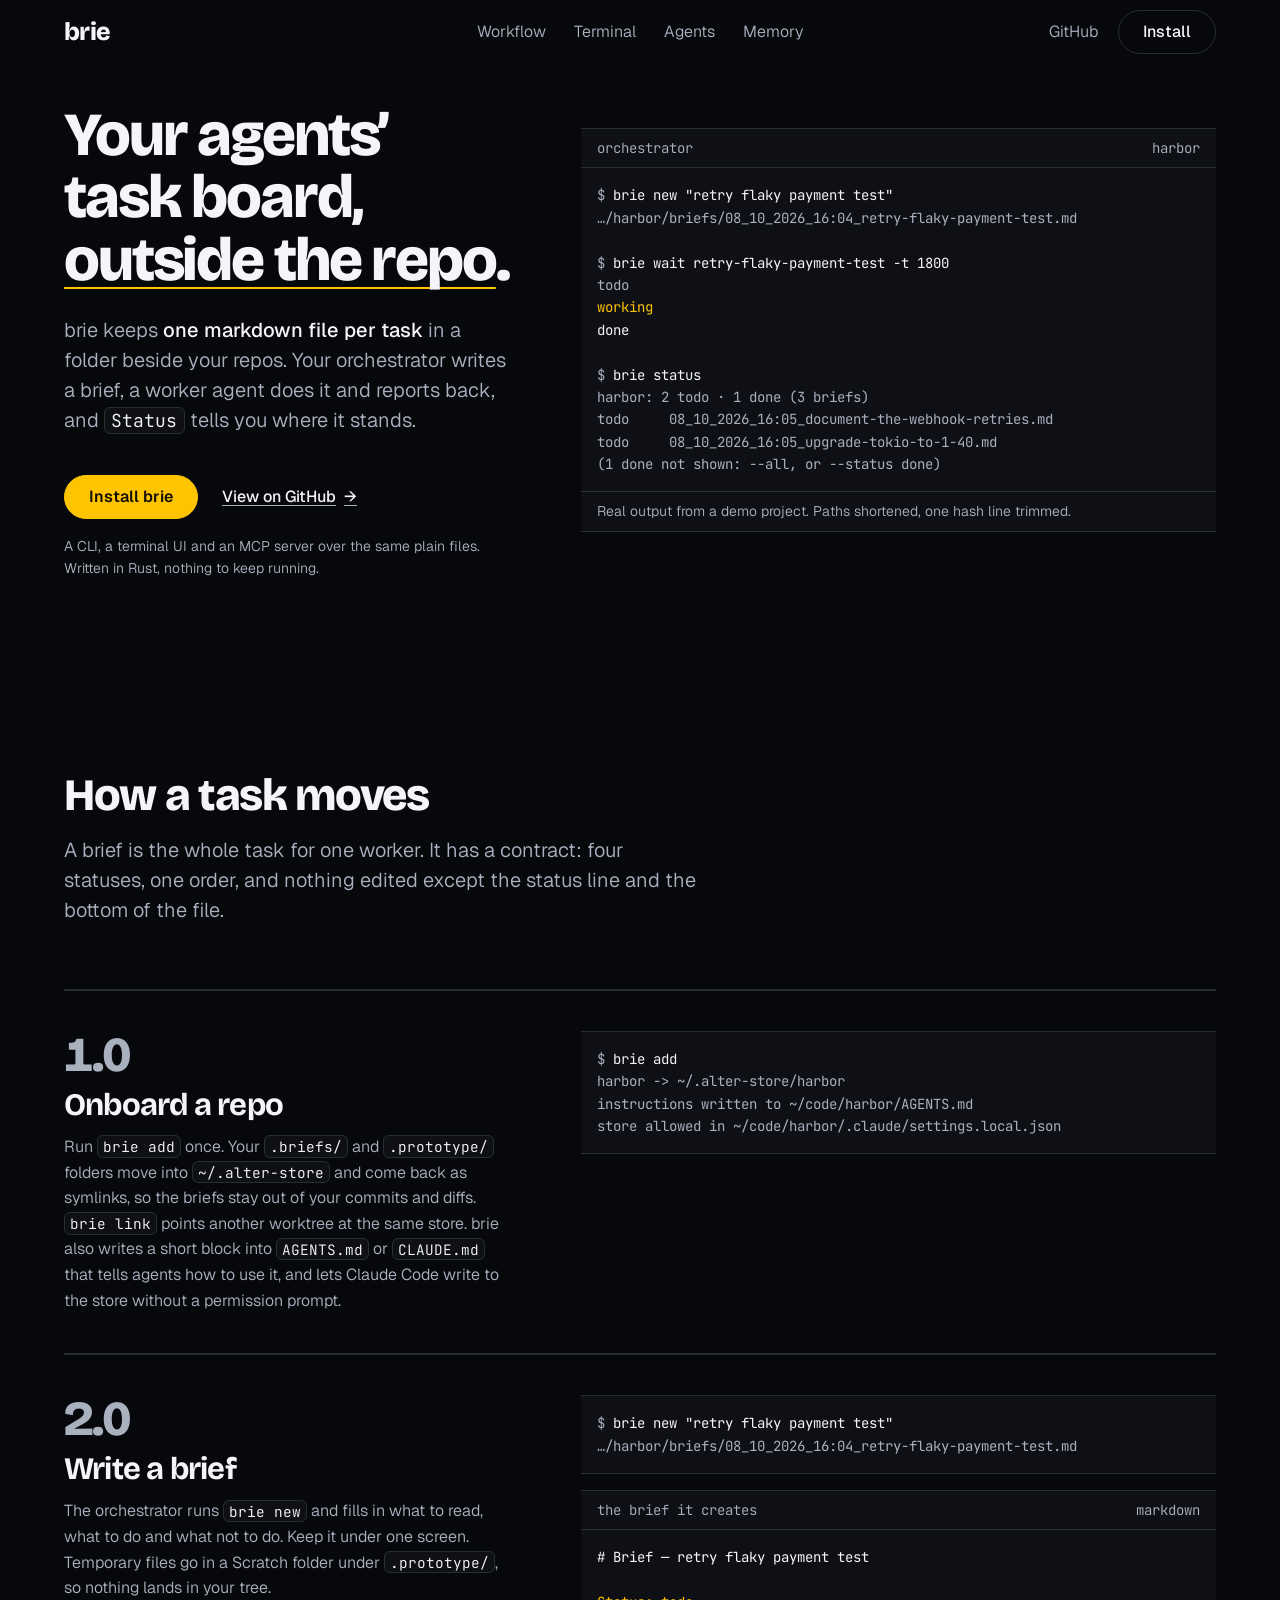
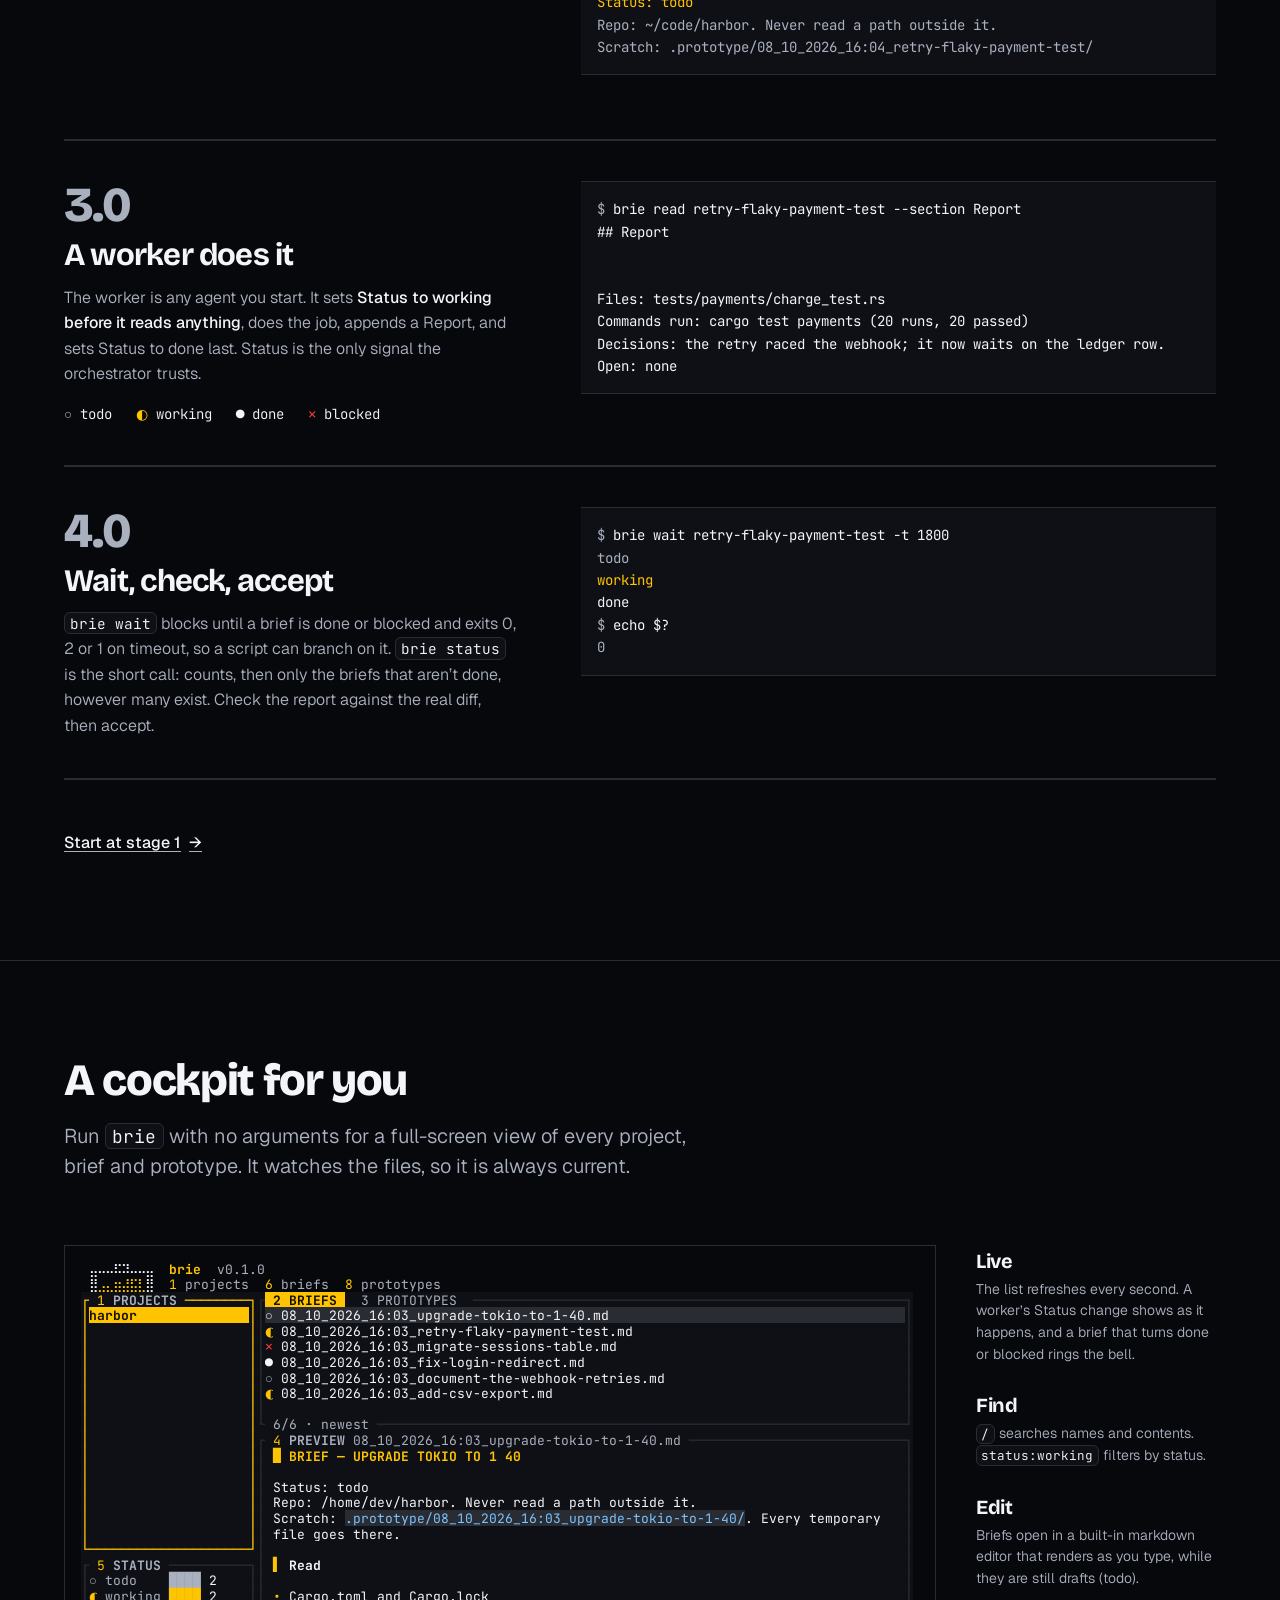
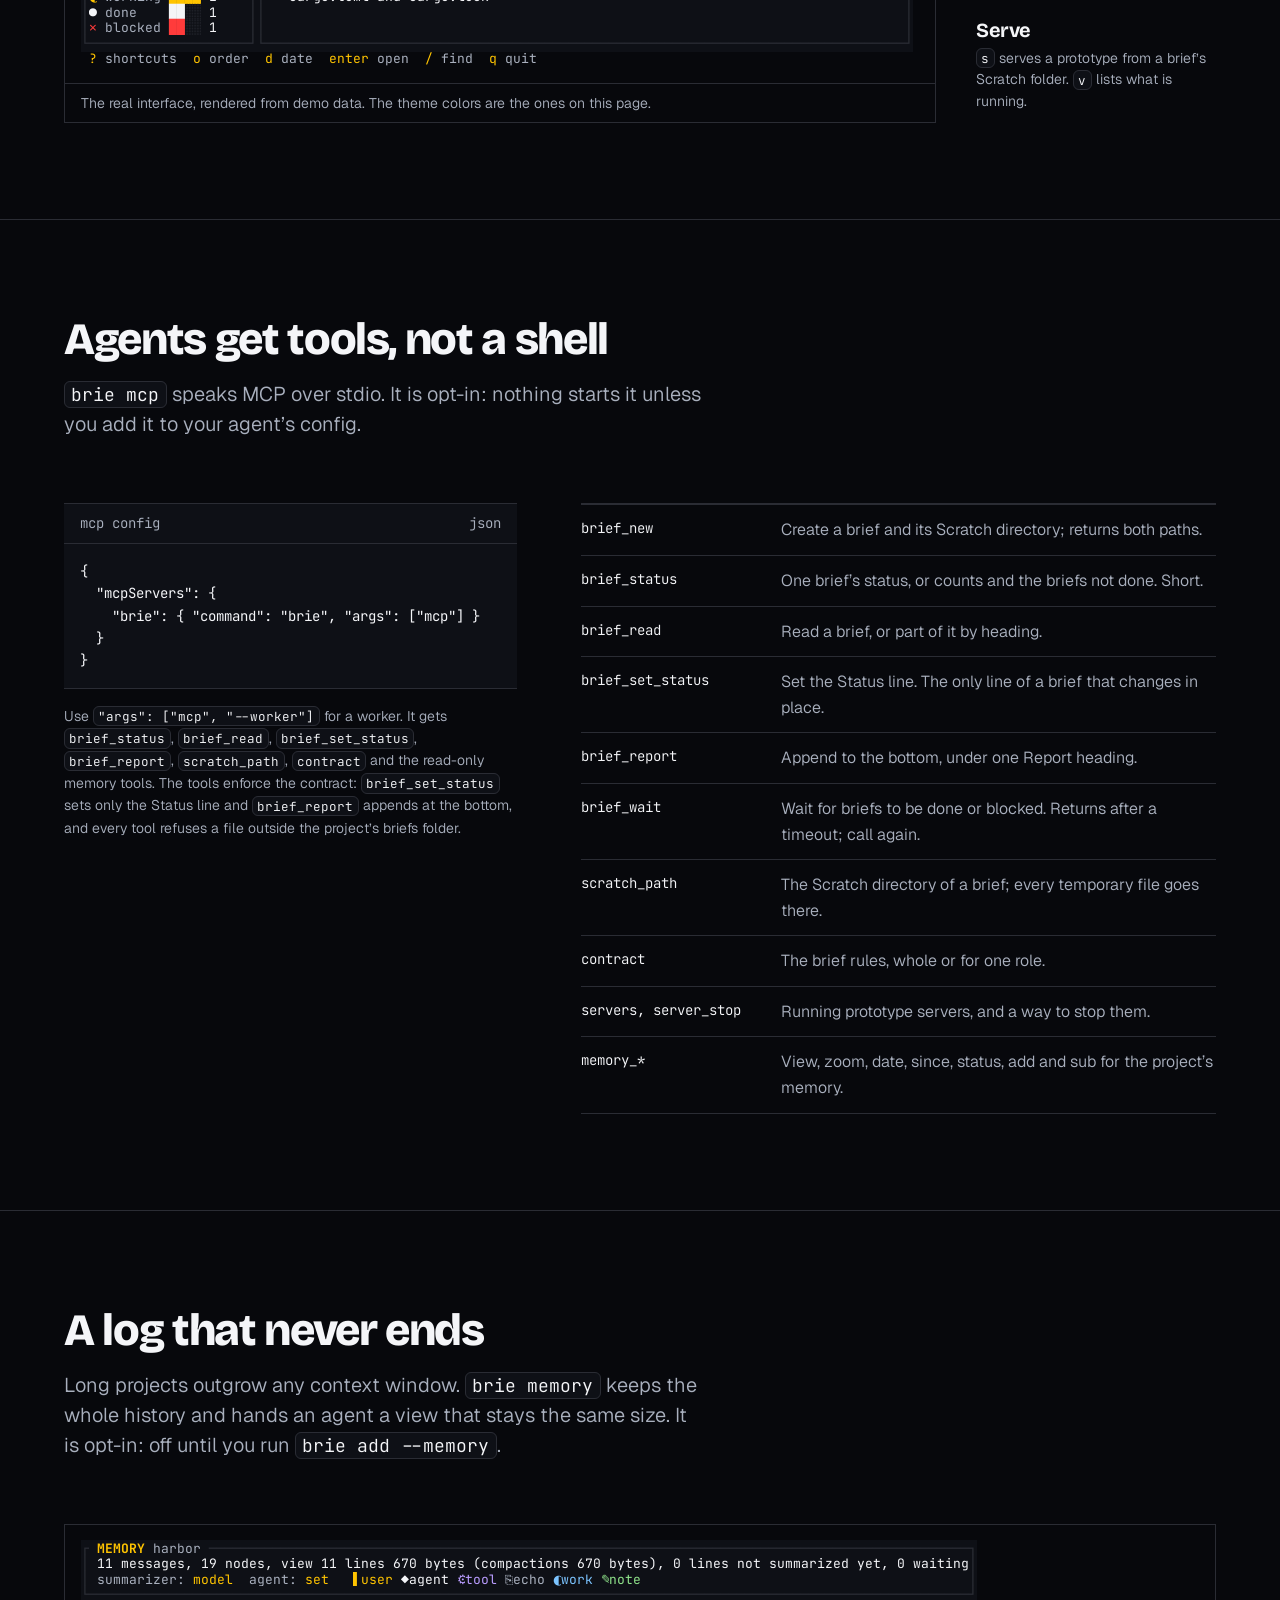
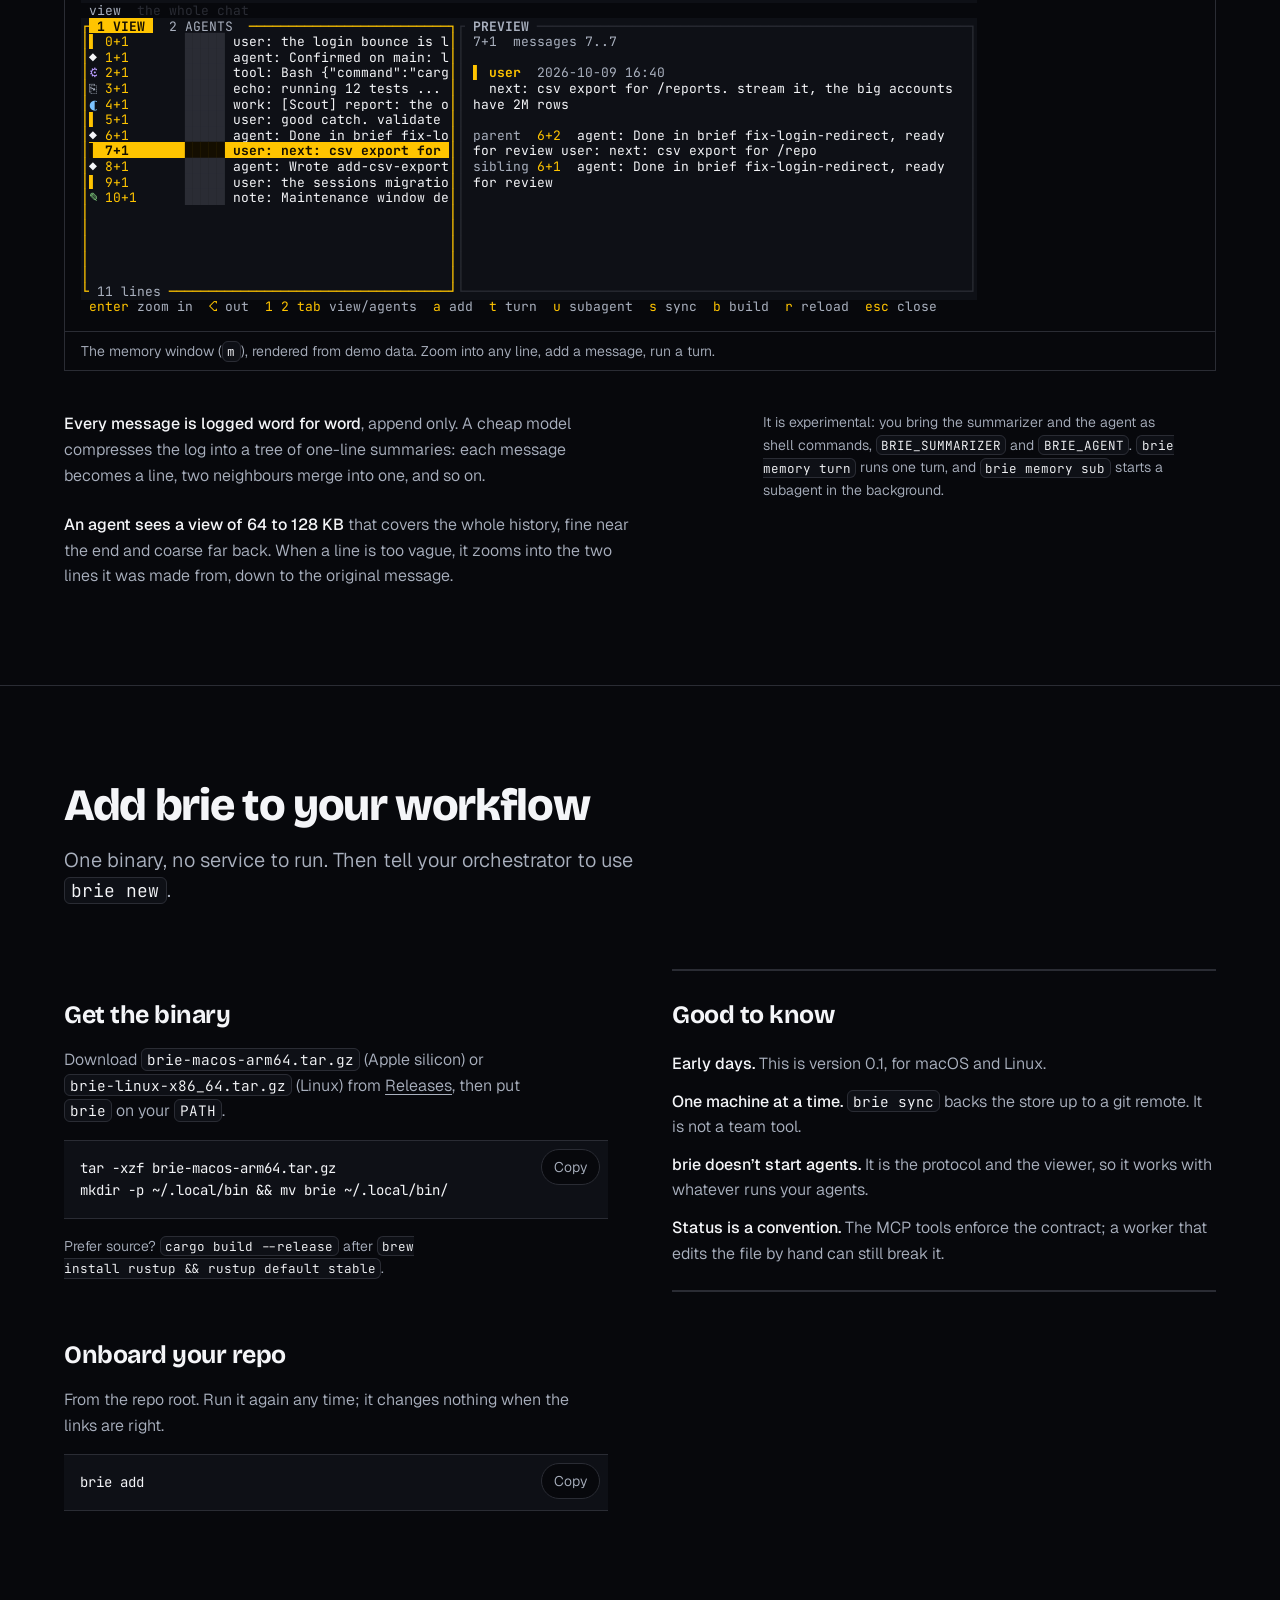
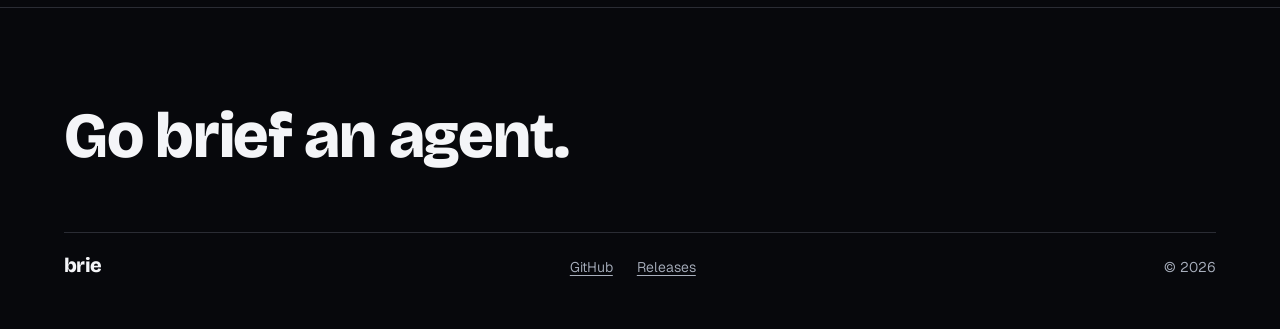
==== docs/index.html @ 551666f4 "Add brie 0.1.0 TUI for briefs and prototypes: list, preview, status, editor, memory window, servers " ====
<!doctype html>
<!--
  Hallmark · genre: modern-minimal · macrostructure: Narrative Workflow · theme: custom
  See tokens.css for the full stamp. The two screenshots are real renders of brie's own TUI (demo data).
-->
<html lang="en">
<head>
  <meta charset="utf-8">
  <meta name="viewport" content="width=device-width, initial-scale=1, viewport-fit=cover">
  <title>brie — task briefs for your coding agents</title>
  <meta name="description" content="brie keeps one markdown file per task outside your repo. An orchestrator writes a brief, a worker agent does it, and Status tells you where it stands. CLI, terminal UI and MCP server.">
  <meta name="theme-color" content="#07080c">
  <meta name="color-scheme" content="dark">
  <meta property="og:type" content="website">
  <meta property="og:title" content="brie — your agents’ task board, outside the repo">
  <meta property="og:description" content="One markdown file per task, kept beside your repos. A CLI, a terminal UI and an MCP server share the same plain files.">
  <link rel="icon" href="favicon.svg" type="image/svg+xml">
  <link rel="preconnect" href="https://fonts.googleapis.com">
  <link rel="preconnect" href="https://fonts.gstatic.com" crossorigin>
  <link rel="stylesheet" href="https://fonts.googleapis.com/css2?family=Bricolage+Grotesque:opsz,wght@12..96,500..800&amp;family=Geist:wght@300..700&amp;family=JetBrains+Mono:wght@400..700&amp;display=swap">
  <link rel="stylesheet" href="tokens.css">
  <link rel="stylesheet" href="site.css">
</head>
<body>
  <a class="skip" href="#main">Skip to content</a>

  <header class="nav">
    <div class="nav__inner">
      <a class="nav__brand" href="#top" aria-label="brie, back to the top">brie</a>
      <nav class="nav__center" aria-label="Sections">
        <a class="nav__link" href="#workflow">Workflow</a>
        <a class="nav__link" href="#terminal">Terminal</a>
        <a class="nav__link" href="#agents">Agents</a>
        <a class="nav__link" href="#memory">Memory</a>
      </nav>
      <div class="nav__right">
        <a class="nav__link nav__link--github" href="https://github.com/AlterRegalia/brie">GitHub</a>
        <a class="btn" href="#install">Install</a>
      </div>
    </div>
  </header>

  <main id="main">
    <div class="wrap" id="top">
      <section class="hero" aria-labelledby="hero-title">
        <div>
          <h1 id="hero-title" class="reveal" style="--i: 0">Your agents’ task board, <span class="mark">outside the repo</span>.</h1>
          <p class="hero__lede reveal" style="--i: 1">brie keeps <strong>one markdown file per task</strong> in a folder beside your repos. Your orchestrator writes a brief, a worker agent does it and reports back, and <code>Status</code> tells you where it stands.</p>
          <div class="hero__cta reveal" style="--i: 2">
            <a class="btn btn--accent" href="#install">Install brie</a>
            <a class="link-arrow" href="https://github.com/AlterRegalia/brie">View on GitHub</a>
          </div>
          <p class="hero__note reveal" style="--i: 3">A CLI, a terminal UI and an MCP server over the same plain files. Written in Rust, nothing to keep running.</p>
        </div>

        <figure class="frame hero__proof reveal" style="--i: 2">
          <div class="frame__label"><span>orchestrator</span><span>harbor</span></div>
<pre tabindex="0" aria-label="Terminal transcript: brie new creates a brief, brie wait prints todo, working, done as the status changes, and brie status lists the open briefs."><span class="t-prompt">$ </span><span class="t-cmd">brie new "retry flaky payment test"</span>
<span class="t-out">…/harbor/briefs/08_10_2026_16:04_retry-flaky-payment-test.md</span>

<span class="t-prompt">$ </span><span class="t-cmd">brie wait retry-flaky-payment-test -t 1800</span>
<span class="t-out">todo</span>
<span class="t-work">working</span>
<span class="t-done">done</span>

<span class="t-prompt">$ </span><span class="t-cmd">brie status</span>
<span class="t-out">harbor: 2 todo · 1 done (3 briefs)
todo     08_10_2026_16:05_document-the-webhook-retries.md
todo     08_10_2026_16:05_upgrade-tokio-to-1-40.md
(1 done not shown: --all, or --status done)</span></pre>
          <figcaption class="cap">Real output from a demo project. Paths shortened, one hash line trimmed.</figcaption>
        </figure>
      </section>
    </div>

    <section class="section" id="workflow" aria-labelledby="workflow-title">
      <div class="wrap">
        <div class="section__head">
          <h2 id="workflow-title">How a task moves</h2>
          <p class="section__lede">A brief is the whole task for one worker. It has a contract: four statuses, one order, and nothing edited except the status line and the bottom of the file.</p>
        </div>

        <ol class="stages">
          <li class="stage">
            <div>
              <div class="stage__n" aria-hidden="true">1.0</div>
              <h3>Onboard a repo</h3>
              <p>Run <code>brie add</code> once. Your <code>.briefs/</code> and <code>.prototype/</code> folders move into <code>~/.alter-store</code> and come back as symlinks, so the briefs stay out of your commits and diffs. <code>brie link</code> points another worktree at the same store. brie also writes a short block into <code>AGENTS.md</code> or <code>CLAUDE.md</code> that tells agents how to use it, and lets Claude Code write to the store without a permission prompt.</p>
            </div>
            <div class="stage__code">
              <figure class="frame">
<pre tabindex="0" aria-label="Terminal transcript of brie add."><span class="t-prompt">$ </span><span class="t-cmd">brie add</span>
<span class="t-out">harbor -&gt; ~/.alter-store/harbor
instructions written to ~/code/harbor/AGENTS.md
store allowed in ~/code/harbor/.claude/settings.local.json</span></pre>
              </figure>
            </div>
          </li>

          <li class="stage">
            <div>
              <div class="stage__n" aria-hidden="true">2.0</div>
              <h3>Write a brief</h3>
              <p>The orchestrator runs <code>brie new</code> and fills in what to read, what to do and what not to do. Keep it under one screen. Temporary files go in a Scratch folder under <code>.prototype/</code>, so nothing lands in your tree.</p>
            </div>
            <div class="stage__code">
              <figure class="frame">
<pre tabindex="0" aria-label="Terminal transcript of brie new, then the start of the brief it creates."><span class="t-prompt">$ </span><span class="t-cmd">brie new "retry flaky payment test"</span>
<span class="t-out">…/harbor/briefs/08_10_2026_16:04_retry-flaky-payment-test.md</span></pre>
              </figure>
              <figure class="frame">
                <div class="frame__label"><span>the brief it creates</span><span>markdown</span></div>
<pre tabindex="0" aria-label="The brief template: title, Status todo, Repo, Scratch, and nothing else: no sections."><span class="t-cmd"># Brief — retry flaky payment test</span>

<span class="t-work">Status: todo</span>
<span class="t-out">Repo: ~/code/harbor. Never read a path outside it.
Scratch: .prototype/08_10_2026_16:04_retry-flaky-payment-test/</span></pre>
              </figure>
            </div>
          </li>

          <li class="stage">
            <div>
              <div class="stage__n" aria-hidden="true">3.0</div>
              <h3>A worker does it</h3>
              <p>The worker is any agent you start. It sets <strong>Status to working before it reads anything</strong>, does the job, appends a Report, and sets Status to done last. Status is the only signal the orchestrator trusts.</p>
              <ul class="status-key" aria-label="The four statuses">
                <li><span class="t-out">○</span> todo</li>
                <li><span class="t-work">◐</span> working</li>
                <li><span class="t-done">●</span> done</li>
                <li><span class="t-bad">✕</span> blocked</li>
              </ul>
            </div>
            <div class="stage__code">
              <figure class="frame">
<pre tabindex="0" aria-label="Terminal transcript of brie read showing the Report section a worker appended."><span class="t-prompt">$ </span><span class="t-cmd">brie read retry-flaky-payment-test --section Report</span>
<span class="t-cmd">## Report</span>


Files: tests/payments/charge_test.rs
Commands run: cargo test payments (20 runs, 20 passed)
Decisions: the retry raced the webhook; it now waits on the ledger row.
Open: none</pre>
              </figure>
            </div>
          </li>

          <li class="stage">
            <div>
              <div class="stage__n" aria-hidden="true">4.0</div>
              <h3>Wait, check, accept</h3>
              <p><code>brie wait</code> blocks until a brief is done or blocked and exits 0, 2 or 1 on timeout, so a script can branch on it. <code>brie status</code> is the short call: counts, then only the briefs that aren’t done, however many exist. Check the report against the real diff, then accept.</p>
            </div>
            <div class="stage__code">
              <figure class="frame">
<pre tabindex="0" aria-label="Terminal transcript of brie wait printing todo, working, done, then the exit code 0."><span class="t-prompt">$ </span><span class="t-cmd">brie wait retry-flaky-payment-test -t 1800</span>
<span class="t-out">todo</span>
<span class="t-work">working</span>
<span class="t-done">done</span>
<span class="t-prompt">$ </span><span class="t-cmd">echo $?</span>
<span class="t-out">0</span></pre>
              </figure>
            </div>
          </li>
        </ol>

        <p class="stages__end"><a class="link-arrow" href="#install">Start at stage 1</a></p>
      </div>
    </section>

    <section class="terminal" id="terminal" aria-labelledby="terminal-title">
      <div class="wrap">
        <div class="section__head">
          <h2 id="terminal-title">A cockpit for you</h2>
          <p class="section__lede">Run <code>brie</code> with no arguments for a full-screen view of every project, brief and prototype. It watches the files, so it is always current.</p>
        </div>

        <div class="terminal__grid">
          <figure class="shot">
<pre role="img" tabindex="0" aria-label="The brie terminal UI for the harbor project. A list of six briefs with status marks: one blocked, two working, two todo and one done. Below it a preview of the selected brief, and a status panel with counts for each status. A header above shows the version and the project, brief and prototype counts."> <span class="g">⣤</span><span class="g">⠤</span><span class="g">⠤</span><span class="g">⠯</span><span class="g">⠽</span><span class="g">⠤</span><span class="g">⠤</span><span class="g">⣤</span>  <span class="f-accent bold">brie</span><span class="f-muted">  v0.1.0</span>                                                                                 
 <span class="g">⣿</span><span class="f-accent"><span class="g">⣠</span><span class="g">⣄</span><span class="g">⣶</span><span class="g">⣼</span><span class="g">⣯</span><span class="g">⣇</span></span><span class="g">⣿</span>  <span class="f-accent">1</span><span class="f-muted"> projects  </span><span class="f-accent">6</span><span class="f-muted"> briefs  </span><span class="f-accent">8</span><span class="f-muted"> prototypes</span>                                                           
<span class="f-accent b-surface">┌ 1 </span><span class="f-muted b-surface bold">PROJECTS </span><span class="f-accent b-surface">────────┐</span><span class="f-line b-surface">┌</span><span class="f-ink b-accent bold"> 2 BRIEFS </span><span class="f-line b-surface"> </span><span class="f-muted b-surface"> 3 PROTOTYPES </span><span class="f-line b-surface"> ──────────────────────────────────────────────────────┐</span>
<span class="f-accent b-surface">│</span><span class="f-ink b-accent bold">harbor              </span><span class="f-accent b-surface">│</span><span class="f-line b-surface">│</span><span class="b-line"><span class="g">○</span> 08_10_2026_16:03_upgrade-tokio-to-1-40.md                                     </span><span class="f-line b-surface">│</span>
<span class="f-accent b-surface">│</span><span class="b-surface">                    </span><span class="f-accent b-surface">│</span><span class="f-line b-surface">│</span><span class="f-accent b-surface"><span class="g">◐</span> </span><span class="b-surface">08_10_2026_16:03_retry-flaky-payment-test.md                                  </span><span class="f-line b-surface">│</span>
<span class="f-accent b-surface">│</span><span class="b-surface">                    </span><span class="f-accent b-surface">│</span><span class="f-line b-surface">│</span><span class="f-bad b-surface"><span class="g">✕</span> </span><span class="b-surface">08_10_2026_16:03_migrate-sessions-table.md                                    </span><span class="f-line b-surface">│</span>
<span class="f-accent b-surface">│</span><span class="b-surface">                    </span><span class="f-accent b-surface">│</span><span class="f-line b-surface">│</span><span class="b-surface"><span class="g">●</span> 08_10_2026_16:03_fix-login-redirect.md                                        </span><span class="f-line b-surface">│</span>
<span class="f-accent b-surface">│</span><span class="b-surface">                    </span><span class="f-accent b-surface">│</span><span class="f-line b-surface">│</span><span class="f-muted b-surface"><span class="g">○</span> </span><span class="b-surface">08_10_2026_16:03_document-the-webhook-retries.md                              </span><span class="f-line b-surface">│</span>
<span class="f-accent b-surface">│</span><span class="b-surface">                    </span><span class="f-accent b-surface">│</span><span class="f-line b-surface">│</span><span class="f-accent b-surface"><span class="g">◐</span> </span><span class="b-surface">08_10_2026_16:03_add-csv-export.md                                            </span><span class="f-line b-surface">│</span>
<span class="f-accent b-surface">│</span><span class="b-surface">                    </span><span class="f-accent b-surface">│</span><span class="f-line b-surface">│</span><span class="b-surface">                                                                                </span><span class="f-line b-surface">│</span>
<span class="f-accent b-surface">│</span><span class="b-surface">                    </span><span class="f-accent b-surface">│</span><span class="f-line b-surface">└</span><span class="f-muted b-surface"> 6/6 · newest </span><span class="f-line b-surface">──────────────────────────────────────────────────────────────────┘</span>
<span class="f-accent b-surface">│</span><span class="b-surface">                    </span><span class="f-accent b-surface">│</span><span class="f-line b-surface">┌</span><span class="f-accent b-surface"> 4 </span><span class="f-muted b-surface bold">PREVIEW </span><span class="f-muted b-surface">08_10_2026_16:03_upgrade-tokio-to-1-40.md </span><span class="f-line b-surface">───────────────────────────┐</span>
<span class="f-accent b-surface">│</span><span class="b-surface">                    </span><span class="f-accent b-surface">│</span><span class="f-line b-surface">│</span><span class="b-surface"> </span><span class="f-accent b-surface">█ </span><span class="f-accent b-surface bold">BRIEF — UPGRADE TOKIO TO 1 40</span><span class="b-surface">                                                </span><span class="f-line b-surface">│</span>
<span class="f-accent b-surface">│</span><span class="b-surface">                    </span><span class="f-accent b-surface">│</span><span class="f-line b-surface">│</span><span class="b-surface">                                                                                </span><span class="f-line b-surface">│</span>
<span class="f-accent b-surface">│</span><span class="b-surface">                    </span><span class="f-accent b-surface">│</span><span class="f-line b-surface">│</span><span class="b-surface"> Status: todo                                                                   </span><span class="f-line b-surface">│</span>
<span class="f-accent b-surface">│</span><span class="b-surface">                    </span><span class="f-accent b-surface">│</span><span class="f-line b-surface">│</span><span class="b-surface"> Repo: /home/dev/harbor. Never read a path outside it.                          </span><span class="f-line b-surface">│</span>
<span class="f-accent b-surface">│</span><span class="b-surface">                    </span><span class="f-accent b-surface">│</span><span class="f-line b-surface">│</span><span class="b-surface"> Scratch: </span><span class="f-info b-line">.prototype/08_10_2026_16:03_upgrade-tokio-to-1-40/</span><span class="b-surface">. Every temporary   </span><span class="f-line b-surface">│</span>
<span class="f-accent b-surface">│</span><span class="b-surface">                    </span><span class="f-accent b-surface">│</span><span class="f-line b-surface">│</span><span class="b-surface"> file goes there.                                                               </span><span class="f-line b-surface">│</span>
<span class="f-accent b-surface">└────────────────────┘</span><span class="f-line b-surface">│</span><span class="b-surface">                                                                                </span><span class="f-line b-surface">│</span>
<span class="f-line b-surface">┌</span><span class="f-accent b-surface"> 5 </span><span class="f-muted b-surface bold">STATUS </span><span class="f-line b-surface">──────────┐│</span><span class="b-surface"> </span><span class="f-accent b-surface">▌ </span><span class="b-surface bold">Read</span><span class="b-surface">                                                                         </span><span class="f-line b-surface">│</span>
<span class="f-line b-surface">│</span><span class="f-muted b-surface"><span class="g">○</span> todo    ████</span><span class="b-surface"> 2    </span><span class="f-line b-surface">││</span><span class="b-surface">                                                                                </span><span class="f-line b-surface">│</span>
<span class="f-line b-surface">│</span><span class="f-accent b-surface"><span class="g">◐</span> </span><span class="f-muted b-surface">working </span><span class="f-accent b-surface">████</span><span class="b-surface"> 2    </span><span class="f-line b-surface">││</span><span class="b-surface"> </span><span class="f-accent b-surface">• </span><span class="b-surface">Cargo.toml and Cargo.lock                                                    </span><span class="f-line b-surface">│</span>
<span class="f-line b-surface">│</span><span class="b-surface"><span class="g">●</span> </span><span class="f-muted b-surface">done    </span><span class="b-surface">██</span><span class="f-line b-surface">░░</span><span class="b-surface"> 1    </span><span class="f-line b-surface">││</span><span class="b-surface">                                                                                </span><span class="f-line b-surface">│</span>
<span class="f-line b-surface">│</span><span class="f-bad b-surface"><span class="g">✕</span> </span><span class="f-muted b-surface">blocked </span><span class="f-bad b-surface">██</span><span class="f-line b-surface">░░</span><span class="b-surface"> 1    </span><span class="f-line b-surface">││</span><span class="b-surface">                                                                                </span><span class="f-line b-surface">│</span>
<span class="f-line b-surface">└────────────────────┘└────────────────────────────────────────────────────────────────────────────────┘</span>
 <span class="f-accent">?</span><span class="f-muted"> shortcuts  </span><span class="f-accent">o</span><span class="f-muted"> order  </span><span class="f-accent">d</span><span class="f-muted"> date  </span><span class="f-accent">enter</span><span class="f-muted"> open  </span><span class="f-accent">/</span><span class="f-muted"> find  </span><span class="f-accent">q</span><span class="f-muted"> quit</span>                                               </pre>
            <figcaption>The real interface, rendered from demo data. The theme colors are the ones on this page.</figcaption>
          </figure>

          <dl class="notes">
            <div>
              <dt>Live</dt>
              <dd>The list refreshes every second. A worker’s Status change shows as it happens, and a brief that turns done or blocked rings the bell.</dd>
            </div>
            <div>
              <dt>Find</dt>
              <dd><kbd>/</kbd> searches names and contents. <code>status:working</code> filters by status.</dd>
            </div>
            <div>
              <dt>Edit</dt>
              <dd>Briefs open in a built-in markdown editor that renders as you type, while they are still drafts (todo).</dd>
            </div>
            <div>
              <dt>Serve</dt>
              <dd><kbd>s</kbd> serves a prototype from a brief’s Scratch folder. <kbd>v</kbd> lists what is running.</dd>
            </div>
          </dl>
        </div>
      </div>
    </section>

    <section class="agents" id="agents" aria-labelledby="agents-title">
      <div class="wrap">
        <div class="section__head">
          <h2 id="agents-title">Agents get tools, not a shell</h2>
          <p class="section__lede"><code>brie mcp</code> speaks MCP over stdio. It is opt-in: nothing starts it unless you add it to your agent’s config.</p>
        </div>

        <div class="agents__grid">
          <div>
            <figure class="frame">
              <div class="frame__label"><span>mcp config</span><span>json</span></div>
<pre tabindex="0" aria-label="MCP configuration for brie."><span class="t-cmd">{
  "mcpServers": {
    "brie": { "command": "brie", "args": ["mcp"] }
  }
}</span></pre>
            </figure>
            <p class="fineprint">Use <code>"args": ["mcp", "--worker"]</code> for a worker. It gets <code>brief_status</code>, <code>brief_read</code>, <code>brief_set_status</code>, <code>brief_report</code>, <code>scratch_path</code>, <code>contract</code> and the read-only memory tools. The tools enforce the contract: <code>brief_set_status</code> sets only the Status line and <code>brief_report</code> appends at the bottom, and every tool refuses a file outside the project’s briefs folder.</p>
          </div>

          <dl class="spec">
            <div class="spec__row"><dt>brief_new</dt><dd>Create a brief and its Scratch directory; returns both paths.</dd></div>
            <div class="spec__row"><dt>brief_status</dt><dd>One brief’s status, or counts and the briefs not done. Short.</dd></div>
            <div class="spec__row"><dt>brief_read</dt><dd>Read a brief, or part of it by heading.</dd></div>
            <div class="spec__row"><dt>brief_set_status</dt><dd>Set the Status line. The only line of a brief that changes in place.</dd></div>
            <div class="spec__row"><dt>brief_report</dt><dd>Append to the bottom, under one Report heading.</dd></div>
            <div class="spec__row"><dt>brief_wait</dt><dd>Wait for briefs to be done or blocked. Returns after a timeout; call again.</dd></div>
            <div class="spec__row"><dt>scratch_path</dt><dd>The Scratch directory of a brief; every temporary file goes there.</dd></div>
            <div class="spec__row"><dt>contract</dt><dd>The brief rules, whole or for one role.</dd></div>
            <div class="spec__row"><dt>servers, server_stop</dt><dd>Running prototype servers, and a way to stop them.</dd></div>
            <div class="spec__row"><dt>memory_*</dt><dd>View, zoom, date, since, status, add and sub for the project’s memory.</dd></div>
          </dl>
        </div>
      </div>
    </section>

    <section class="memory" id="memory" aria-labelledby="memory-title">
      <div class="wrap">
        <div class="section__head">
          <h2 id="memory-title">A log that never ends</h2>
          <p class="section__lede">Long projects outgrow any context window. <code>brie memory</code> keeps the whole history and hands an agent a view that stays the same size. It is opt-in: off until you run <code>brie add --memory</code>.</p>
        </div>

        <div class="memory__grid">
          <figure class="shot">
<pre role="img" tabindex="0" aria-label="The brie memory window for the harbor project. A list of eleven messages, each a one-line summary with its kind: user, agent, tool, echo, work and note. A preview pane shows the selected message whole.">
<span class="f-line b-surface">┌</span><span class="f-accent b-surface bold"> MEMORY </span><span class="f-muted b-surface">harbor </span><span class="f-line b-surface">───────────────────────────────────────────────────────────────────────────────────────────────┐</span>
<span class="f-line b-surface">│</span><span class="f-text b-surface"> 11 messages, 19 nodes, view 11 lines 670 bytes (compactions 670 bytes), 0 lines not summarized yet, 0 waiting</span><span class="f-line b-surface">│</span>
<span class="f-line b-surface">│</span><span class="f-muted b-surface"> summarizer: </span><span class="f-accent b-surface">model</span><span class="f-muted b-surface">  agent: </span><span class="f-accent b-surface">set</span><span class="f-text b-surface">   </span><span class="f-accent b-surface"><span class="g">▌</span>user</span><span class="f-text b-surface"> <span class="g">◆</span>agent</span><span class="f-violet b-surface"> <span class="g">⚙</span>tool</span><span class="f-muted b-surface"> <span class="g">⎘</span>echo</span><span class="f-info b-surface"> <span class="g">◐</span>work</span><span class="f-ok b-surface"> <span class="g">✎</span>note</span><span class="f-text b-surface">                                         </span><span class="f-line b-surface">│</span>
<span class="f-line b-surface">└──────────────────────────────────────────────────────────────────────────────────────────────────────────────┘</span>
<span class="f-muted"> view</span><span class="f-line">  the whole chat</span><span class="f-text">                                                                                           </span>
<span class="f-accent b-surface">┌</span><span class="f-ink b-accent bold"> 1 VIEW </span><span class="f-accent b-surface"> </span><span class="f-muted b-surface"> 2 AGENTS </span><span class="f-accent b-surface"> ─────────────────────────┐</span><span class="f-line b-surface">┌</span><span class="f-muted b-surface bold"> PREVIEW </span><span class="f-line b-surface">──────────────────────────────────────────────────────┐</span>
<span class="f-accent b-surface">│<span class="g">▌</span> 0+1       </span><span class="f-line b-surface">█████ </span><span class="f-text b-surface">user: the login bounce is l</span><span class="f-accent b-surface">│</span><span class="f-line b-surface">│</span><span class="f-text b-surface"> </span><span class="f-muted b-surface">7+1  messages 7..7</span><span class="f-text b-surface">                                            </span><span class="f-line b-surface">│</span>
<span class="f-accent b-surface">│</span><span class="f-text b-surface"><span class="g">◆</span> </span><span class="f-accent b-surface">1+1       </span><span class="f-line b-surface">█████ </span><span class="f-text b-surface">agent: Confirmed on main: l</span><span class="f-accent b-surface">│</span><span class="f-line b-surface">│</span><span class="f-text b-surface">                                                               </span><span class="f-line b-surface">│</span>
<span class="f-accent b-surface">│</span><span class="f-violet b-surface"><span class="g">⚙</span> </span><span class="f-accent b-surface">2+1       </span><span class="f-line b-surface">█████ </span><span class="f-text b-surface">tool: Bash {"command":"carg</span><span class="f-accent b-surface">│</span><span class="f-line b-surface">│</span><span class="f-text b-surface"> </span><span class="f-accent b-surface bold"><span class="g">▌</span> user</span><span class="f-muted b-surface">  2026-10-09 16:40</span><span class="f-text b-surface">                                      </span><span class="f-line b-surface">│</span>
<span class="f-accent b-surface">│</span><span class="f-muted b-surface"><span class="g">⎘</span> </span><span class="f-accent b-surface">3+1       </span><span class="f-line b-surface">█████ </span><span class="f-text b-surface">echo: running 12 tests ... </span><span class="f-accent b-surface">│</span><span class="f-line b-surface">│</span><span class="f-text b-surface">   next: csv export for /reports. stream it, the big accounts  </span><span class="f-line b-surface">│</span>
<span class="f-accent b-surface">│</span><span class="f-info b-surface"><span class="g">◐</span> </span><span class="f-accent b-surface">4+1       </span><span class="f-line b-surface">█████ </span><span class="f-text b-surface">work: [Scout] report: the o</span><span class="f-accent b-surface">│</span><span class="f-line b-surface">│</span><span class="f-text b-surface"> have 2M rows                                                  </span><span class="f-line b-surface">│</span>
<span class="f-accent b-surface">│<span class="g">▌</span> 5+1       </span><span class="f-line b-surface">█████ </span><span class="f-text b-surface">user: good catch. validate </span><span class="f-accent b-surface">│</span><span class="f-line b-surface">│</span><span class="f-text b-surface">                                                               </span><span class="f-line b-surface">│</span>
<span class="f-accent b-surface">│</span><span class="f-text b-surface"><span class="g">◆</span> </span><span class="f-accent b-surface">6+1       </span><span class="f-line b-surface">█████ </span><span class="f-text b-surface">agent: Done in brief fix-lo</span><span class="f-accent b-surface">│</span><span class="f-line b-surface">│</span><span class="f-text b-surface"> </span><span class="f-muted b-surface">parent  </span><span class="f-accent b-surface">6+2  </span><span class="f-text b-surface">agent: Done in brief fix-login-redirect, ready   </span><span class="f-line b-surface">│</span>
<span class="f-accent b-surface">│</span><span class="f-ink b-accent bold"><span class="g">▌</span> 7+1       █████ user: next: csv export for </span><span class="f-accent b-surface">│</span><span class="f-line b-surface">│</span><span class="f-text b-surface"> for review user: next: csv export for /repo                   </span><span class="f-line b-surface">│</span>
<span class="f-accent b-surface">│</span><span class="f-text b-surface"><span class="g">◆</span> </span><span class="f-accent b-surface">8+1       </span><span class="f-line b-surface">█████ </span><span class="f-text b-surface">agent: Wrote add-csv-export</span><span class="f-accent b-surface">│</span><span class="f-line b-surface">│</span><span class="f-text b-surface"> </span><span class="f-muted b-surface">sibling </span><span class="f-accent b-surface">6+1  </span><span class="f-text b-surface">agent: Done in brief fix-login-redirect, ready   </span><span class="f-line b-surface">│</span>
<span class="f-accent b-surface">│<span class="g">▌</span> 9+1       </span><span class="f-line b-surface">█████ </span><span class="f-text b-surface">user: the sessions migratio</span><span class="f-accent b-surface">│</span><span class="f-line b-surface">│</span><span class="f-text b-surface"> for review                                                    </span><span class="f-line b-surface">│</span>
<span class="f-accent b-surface">│</span><span class="f-ok b-surface"><span class="g">✎</span> </span><span class="f-accent b-surface">10+1      </span><span class="f-line b-surface">█████ </span><span class="f-text b-surface">note: Maintenance window de</span><span class="f-accent b-surface">│</span><span class="f-line b-surface">│</span><span class="f-text b-surface">                                                               </span><span class="f-line b-surface">│</span>
<span class="f-accent b-surface">│</span><span class="f-text b-surface">                                             </span><span class="f-accent b-surface">│</span><span class="f-line b-surface">│</span><span class="f-text b-surface">                                                               </span><span class="f-line b-surface">│</span>
<span class="f-accent b-surface">│</span><span class="f-text b-surface">                                             </span><span class="f-accent b-surface">│</span><span class="f-line b-surface">│</span><span class="f-text b-surface">                                                               </span><span class="f-line b-surface">│</span>
<span class="f-accent b-surface">│</span><span class="f-text b-surface">                                             </span><span class="f-accent b-surface">│</span><span class="f-line b-surface">│</span><span class="f-text b-surface">                                                               </span><span class="f-line b-surface">│</span>
<span class="f-accent b-surface">│</span><span class="f-text b-surface">                                             </span><span class="f-accent b-surface">│</span><span class="f-line b-surface">│</span><span class="f-text b-surface">                                                               </span><span class="f-line b-surface">│</span>
<span class="f-accent b-surface">│</span><span class="f-text b-surface">                                             </span><span class="f-accent b-surface">│</span><span class="f-line b-surface">│</span><span class="f-text b-surface">                                                               </span><span class="f-line b-surface">│</span>
<span class="f-accent b-surface">└</span><span class="f-muted b-surface"> 11 lines </span><span class="f-accent b-surface">───────────────────────────────────┘</span><span class="f-line b-surface">└───────────────────────────────────────────────────────────────┘</span>
<span class="f-text"> </span><span class="f-accent">enter</span><span class="f-muted"> zoom in  </span><span class="f-accent"><span class="g">⌫</span></span><span class="f-muted"> out  </span><span class="f-accent">1 2 tab</span><span class="f-muted"> view/agents  </span><span class="f-accent">a</span><span class="f-muted"> add  </span><span class="f-accent">t</span><span class="f-muted"> turn  </span><span class="f-accent">u</span><span class="f-muted"> subagent  </span><span class="f-accent">s</span><span class="f-muted"> sync  </span><span class="f-accent">b</span><span class="f-muted"> build  </span><span class="f-accent">r</span><span class="f-muted"> reload  </span><span class="f-accent">esc</span><span class="f-muted"> close  </span><span class="f-text">   </span>
</pre>
            <figcaption>The memory window (<kbd>m</kbd>), rendered from demo data. Zoom into any line, add a message, run a turn.</figcaption>
          </figure>

          <div class="memory__how">
            <div class="memory__how-main">
              <p><strong>Every message is logged word for word</strong>, append only. A cheap model compresses the log into a tree of one-line summaries: each message becomes a line, two neighbours merge into one, and so on.</p>
              <p><strong>An agent sees a view of 64 to 128 KB</strong> that covers the whole history, fine near the end and coarse far back. When a line is too vague, it zooms into the two lines it was made from, down to the original message.</p>
            </div>
            <p class="memory__how-side">It is experimental: you bring the summarizer and the agent as shell commands, <code>BRIE_SUMMARIZER</code> and <code>BRIE_AGENT</code>. <code>brie memory turn</code> runs one turn, and <code>brie memory sub</code> starts a subagent in the background.</p>
          </div>
        </div>
      </div>
    </section>

    <section class="install" id="install" aria-labelledby="install-title">
      <div class="wrap">
        <div class="section__head">
          <h2 id="install-title">Add brie to your workflow</h2>
          <p class="section__lede">One binary, no service to run. Then tell your orchestrator to use <code class="nw">brie new</code>.</p>
        </div>

        <div class="install__grid">
          <div class="install__steps">
            <div>
              <h3>Get the binary</h3>
              <p>Download <code class="nw">brie-macos-arm64.tar.gz</code> (Apple silicon) or <code class="nw">brie-linux-x86_64.tar.gz</code> (Linux) from <a href="https://github.com/AlterRegalia/brie/releases">Releases</a>, then put <code>brie</code> on your <code>PATH</code>.</p>
              <div class="cmd frame">
<pre id="cmd-install" tabindex="0"><span class="t-cmd">tar -xzf brie-macos-arm64.tar.gz
mkdir -p ~/.local/bin &amp;&amp; mv brie ~/.local/bin/</span></pre>
                <button class="copy" type="button" data-copy="cmd-install">Copy</button>
              </div>
              <p class="fineprint">Prefer source? <code>cargo build --release</code> after <code>brew install rustup &amp;&amp; rustup default stable</code>.</p>
            </div>

            <div>
              <h3>Onboard your repo</h3>
              <p>From the repo root. Run it again any time; it changes nothing when the links are right.</p>
              <div class="cmd frame">
<pre id="cmd-add" tabindex="0"><span class="t-cmd">brie add</span></pre>
                <button class="copy" type="button" data-copy="cmd-add">Copy</button>
              </div>
            </div>
          </div>

          <aside class="limits" aria-labelledby="limits-title">
            <h3 id="limits-title">Good to know</h3>
            <ul>
              <li><strong>Early days.</strong> This is version 0.1, for macOS and Linux.</li>
              <li><strong>One machine at a time.</strong> <code>brie sync</code> backs the store up to a git remote. It is not a team tool.</li>
              <li><strong>brie doesn’t start agents.</strong> It is the protocol and the viewer, so it works with whatever runs your agents.</li>
              <li><strong>Status is a convention.</strong> The MCP tools enforce the contract; a worker that edits the file by hand can still break it.</li>
            </ul>
          </aside>
        </div>
      </div>
    </section>
  </main>

  <footer class="foot">
    <div class="wrap">
      <p class="foot__line">Go brief an agent.</p>
      <div class="foot__meta">
        <span class="foot__brand">brie</span>
        <nav class="foot__links" aria-label="Footer">
          <a href="https://github.com/AlterRegalia/brie">GitHub</a>
          <a href="https://github.com/AlterRegalia/brie/releases">Releases</a>
        </nav>
        <span>© 2026</span>
      </div>
    </div>
  </footer>

  <script src="site.js" defer></script>
</body>
</html>
---- docs/tokens.css ----
/* Hallmark · genre: modern-minimal · macrostructure: Narrative Workflow · H2 hero knobs: ratio=5/7, right=command transcript, divider=negative space
 * theme: custom · vibe: "friendly terminal at night, one amber signal" · paper: oklch(13.5% 0.009 273) · accent: oklch(85.0% 0.174 87) (brand-locked)
 * display: Bricolage Grotesque 800 · body: Geist 350 · outlier: JetBrains Mono (code and captures) · axes: dark / geometric-sans / chromatic-amber ~87°
 * enrichment: none (two real captures of the TUI) · nav: N1b · footer: Ft5 · sections: F4 step sequence, F3 spec sheet · studied: no · context: explicit
 */

:root {
  /* Colour: brie's own TUI theme, locked. Hex values are the brand tokens; derived steps are OKLCH. */
  --color-paper: #07080c;            /* oklch(13.5% 0.009 273) */
  --color-paper-2: #0e1016;          /* oklch(17.4% 0.013 271) */
  --color-paper-3: oklch(21.5% 0.015 272);
  --color-rule: #2a2c34;             /* oklch(29.4% 0.015 274) */
  --color-ink: #f4f5f8;              /* oklch(97.0% 0.004 271) */
  --color-muted: #a9b0be;            /* oklch(75.6% 0.022 264) */
  --color-accent: #ffc400;           /* oklch(85.0% 0.174 87), also the working status */
  --color-accent-ink: #140e00;       /* oklch(16.5% 0.035 85) */
  --color-bad: #ff3b3b;              /* oklch(65.5% 0.231 26) */
  --color-info: #7cc4ff;             /* oklch(79.6% 0.111 245) */
  --color-ok: #8fe38a;               /* memory note kind */
  --color-violet: #b99cff;           /* memory tool kind */
  --color-focus: #ffc400;

  /* Type: three families at most. Display, body, and mono for code. */
  --font-display: "Bricolage Grotesque", ui-sans-serif, "Helvetica Neue", Arial, sans-serif;
  --font-body: "Geist", ui-sans-serif, "Helvetica Neue", Arial, sans-serif;
  --font-mono: "JetBrains Mono", ui-monospace, "SF Mono", Menlo, Consolas, monospace;
  --weight-body: 350;

  --text-sm: 0.875rem;
  --text-base: 1rem;
  --text-md: 1.25rem;
  --text-lg: 1.5625rem;
  --text-xl: 1.9531rem;
  --text-2xl: 2.4414rem;
  --text-3xl: 3.0518rem;
  --text-display: clamp(2.5rem, 3.4vw + 1.1rem, 4.5rem);
  --text-section: clamp(2rem, 2vw + 1.2rem, 3.25rem);
  --text-code: 0.875rem;
  --text-shot: 0.8125rem;

  /* Space: 4 pt scale, named by role. */
  --space-3xs: 0.125rem;
  --space-2xs: 0.25rem;
  --space-xs: 0.5rem;
  --space-sm: 0.75rem;
  --space-md: 1rem;
  --space-lg: 1.5rem;
  --space-xl: 2.5rem;
  --space-2xl: 4rem;
  --space-3xl: 6rem;
  --space-4xl: 9rem;

  --page-max: 76rem;
  --page-gutter: clamp(1rem, 4vw, 2rem);
  --nav-height: 4rem;

  --rule-hair: 1px;
  --rule-thick: 2px;
  --radius-sm: 0.375rem;
  --radius-md: 0.75rem;
  --radius-pill: 999px;

  /* Motion: exponential ease-out, three durations. */
  --ease-out: cubic-bezier(0.16, 1, 0.3, 1);
  --ease-in: cubic-bezier(0.7, 0, 0.84, 0);
  --ease-in-out: cubic-bezier(0.65, 0, 0.35, 1);
  --dur-micro: 120ms;
  --dur-short: 220ms;
  --dur-long: 420ms;

  --z-base: 1;
  --z-raised: 10;
  --z-nav: 200;
}
---- docs/site.css ----
/* Hallmark · genre: modern-minimal · macrostructure: Narrative Workflow · theme: custom (brie TUI tokens, see tokens.css)
 * pre-emit critique: P5 H4 E4 S5 R4 V4 · nav: N1b · footer: Ft5 · enrichment: none
 * contrast: pass (40–41) · nav/footer/hero: pass (42–45) · honest: pass (46) · chrome: pass (47) · tokens: pass (48)
 * responsive: pass (49) · mobile: pass (34, 49, 50–57), measured at 320 / 375 / 414 / 768 px · icons: pass (30)
 */

/* ---------- base ---------- */

*,
*::before,
*::after {
  box-sizing: border-box;
}

html {
  overflow-x: clip;
  color-scheme: dark;
  scroll-behavior: smooth;
  scroll-padding-top: calc(var(--nav-height) + var(--space-md));
  -webkit-text-size-adjust: 100%;
  text-size-adjust: 100%;
}

body {
  overflow-x: clip;
  margin: 0;
  background: var(--color-paper);
  color: var(--color-ink);
  font-family: var(--font-body);
  font-weight: var(--weight-body);
  font-size: var(--text-base);
  line-height: 1.6;
  font-synthesis: none;
  text-rendering: optimizeLegibility;
  -webkit-font-smoothing: antialiased;
}

img,
svg {
  display: block;
  max-width: 100%;
}

h1,
h2,
h3,
p,
figure,
pre,
dl,
dd,
ol,
ul {
  margin: 0;
}

ol,
ul {
  padding: 0;
  list-style: none;
}

a {
  color: inherit;
  text-decoration-color: var(--color-muted);
  text-decoration-thickness: var(--rule-hair);
  text-underline-offset: 0.2em;
}

a:hover {
  text-decoration-color: var(--color-accent);
  text-decoration-thickness: var(--rule-thick);
}

:focus-visible {
  outline: var(--rule-thick) solid var(--color-focus);
  outline-offset: 3px;
}

::selection {
  background: var(--color-accent);
  color: var(--color-accent-ink);
}

code,
kbd {
  font-family: var(--font-mono);
  font-size: 0.9em;
  color: var(--color-ink);
  background: var(--color-paper-2);
  border: var(--rule-hair) solid var(--color-rule);
  border-radius: var(--radius-sm);
  padding: 0.05em 0.35em;
  overflow-wrap: anywhere;
}

.nw {
  white-space: nowrap;
}

.skip {
  position: absolute;
  inset-block-start: var(--space-xs);
  inset-inline-start: var(--space-xs);
  z-index: var(--z-nav);
  padding: var(--space-xs) var(--space-md);
  background: var(--color-accent);
  color: var(--color-accent-ink);
  border-radius: var(--radius-pill);
  transform: translateY(-300%);
}

.skip:focus-visible {
  transform: none;
}

.wrap {
  width: 100%;
  max-width: var(--page-max);
  margin-inline: auto;
  padding-inline: var(--page-gutter);
}

/* ---------- buttons and links ---------- */

.btn {
  display: inline-flex;
  align-items: center;
  justify-content: center;
  gap: var(--space-xs);
  min-height: 2.75rem;
  padding: 0 var(--space-lg);
  border: var(--rule-hair) solid var(--color-rule);
  border-radius: var(--radius-pill);
  background: transparent;
  color: var(--color-ink);
  font: inherit;
  font-weight: 500;
  white-space: nowrap;
  text-decoration: none;
  cursor: pointer;
  transition:
    background-color var(--dur-micro) var(--ease-out),
    border-color var(--dur-micro) var(--ease-out),
    transform var(--dur-micro) var(--ease-out);
}

.btn:hover {
  border-color: var(--color-muted);
  background: var(--color-paper-2);
}

.btn:active {
  transform: translateY(1px);
}

.btn:disabled,
.copy:disabled {
  opacity: 0.55;
  cursor: not-allowed;
}

.btn--accent {
  background: var(--color-accent);
  border-color: var(--color-accent);
  color: var(--color-accent-ink);
  font-weight: 600;
}

.btn--accent:hover {
  background: var(--color-ink);
  border-color: var(--color-ink);
}

.link-arrow {
  display: inline-flex;
  align-items: center;
  min-height: 2.75rem;
  gap: var(--space-xs);
  white-space: nowrap;
  font-weight: 500;
}

.link-arrow::after {
  content: "→";
  transition: transform var(--dur-short) var(--ease-out);
}

.link-arrow:hover::after {
  transform: translateX(3px);
}

/* ---------- nav (N1b, frost on scroll) ---------- */

.nav {
  position: fixed;
  inset: 0 0 auto;
  z-index: var(--z-nav);
  border-block-end: var(--rule-hair) solid transparent;
  transition:
    background-color var(--dur-short) var(--ease-out),
    border-color var(--dur-short) var(--ease-out);
}

.nav.is-scrolled {
  background: color-mix(in oklch, var(--color-paper) 78%, transparent);
  backdrop-filter: blur(16px) saturate(140%);
  border-block-end-color: var(--color-rule);
}

.nav__inner {
  display: grid;
  grid-template-columns: 1fr auto;
  align-items: center;
  height: var(--nav-height);
  max-width: var(--page-max);
  margin-inline: auto;
  padding-inline: var(--page-gutter);
}

.nav__brand {
  display: inline-flex;
  align-items: center;
  min-height: 2.75rem;
  justify-self: start;
  font-family: var(--font-display);
  font-weight: 800;
  font-size: var(--text-lg);
  letter-spacing: -0.03em;
  text-decoration: none;
}

.nav__center {
  display: none;
}

.nav__right {
  justify-self: end;
  display: flex;
  align-items: center;
  gap: var(--space-xs);
}

.nav__link {
  display: inline-flex;
  align-items: center;
  min-height: 2.75rem;
  padding-inline: var(--space-sm);
  color: var(--color-muted);
  white-space: nowrap;
  text-decoration: none;
  transition: color var(--dur-micro) var(--ease-out);
}

.nav__link:hover {
  color: var(--color-ink);
}

.nav__link--github {
  display: none;
}

@media (min-width: 56rem) {
  .nav__inner {
    grid-template-columns: 1fr auto 1fr;
  }

  .nav__center {
    display: flex;
    gap: var(--space-2xs);
  }

  .nav__link--github {
    display: inline-flex;
  }
}

/* ---------- hero (H2 split diptych) ---------- */

.hero {
  display: grid;
  grid-template-columns: minmax(0, 1fr);
  gap: var(--space-xl);
  padding-block: var(--space-xl) var(--space-3xl);
  align-items: start;
}

@media (min-width: 56rem) {
  .hero {
    grid-template-columns: minmax(0, 5fr) minmax(0, 7fr);
    gap: var(--space-2xl);
  }
}

#top {
  padding-top: var(--nav-height);
}

.hero h1 {
  max-width: 13ch;
  font-family: var(--font-display);
  font-weight: 800;
  font-size: var(--text-display);
  line-height: 1.02;
  letter-spacing: -0.035em;
  overflow-wrap: anywhere;
  text-wrap: balance;
}

.hero h1 .mark {
  text-decoration: underline;
  text-decoration-color: var(--color-accent);
  text-decoration-thickness: 0.04em;
  text-underline-offset: 0.12em;
  text-decoration-skip-ink: none;
}

.hero__lede {
  max-width: 46ch;
  margin-block-start: var(--space-lg);
  font-size: var(--text-md);
  line-height: 1.5;
  color: var(--color-muted);
}

.hero__lede strong {
  font-weight: 500;
  color: var(--color-ink);
}

.hero__cta {
  display: flex;
  flex-wrap: wrap;
  align-items: center;
  gap: var(--space-xs) var(--space-lg);
  margin-block-start: var(--space-xl);
}

.hero__note {
  margin-block-start: var(--space-md);
  font-size: var(--text-sm);
  color: var(--color-muted);
}

@media (min-width: 56rem) {
  .hero__proof {
    margin-block-start: var(--space-lg);
  }
}

/* One orchestrated entrance, on load only. */
.reveal {
  animation: reveal var(--dur-long) var(--ease-out) backwards;
  animation-delay: calc(var(--i, 0) * 70ms);
}

@keyframes reveal {
  from {
    opacity: 0;
    transform: translateY(8px);
  }
}

/* ---------- code and captures ---------- */

.frame {
  border-block: var(--rule-hair) solid var(--color-rule);
  background: var(--color-paper-2);
}

.frame__label {
  display: flex;
  justify-content: space-between;
  gap: var(--space-md);
  padding: var(--space-xs) var(--space-md);
  border-block-end: var(--rule-hair) solid var(--color-rule);
  font-family: var(--font-mono);
  font-size: var(--text-sm);
  color: var(--color-muted);
}

.frame pre,
.shot pre {
  overflow-x: auto;
  padding: var(--space-md);
  font-family: var(--font-mono);
  font-size: var(--text-code);
  font-weight: 400;
  line-height: 1.6;
  tab-size: 2;
  font-variant-ligatures: none;
  scrollbar-color: var(--color-rule) transparent;
}

.frame pre:focus-visible,
.shot pre:focus-visible {
  outline-offset: -2px;
}

.t-prompt,
.t-out {
  color: var(--color-muted);
}

.t-cmd {
  color: var(--color-ink);
}

.t-done {
  color: var(--color-ink);
}

.t-work {
  color: var(--color-accent);
}

.t-bad {
  color: var(--color-bad);
}

.frame figcaption.cap,
.shot figcaption {
  padding: var(--space-xs) var(--space-md);
  border-block-start: var(--rule-hair) solid var(--color-rule);
  font-size: var(--text-sm);
  color: var(--color-muted);
}

/* A real capture of the TUI, cell for cell. Classes map to the theme tokens. */
.shot {
  border: var(--rule-hair) solid var(--color-rule);
  background: var(--color-paper);
}

.shot pre {
  padding: var(--space-md);
  font-size: var(--text-shot);
  line-height: 1.2;
  background: var(--color-paper);
  color: var(--color-ink);
}

.shot .g {
  display: inline-block;
  width: 1ch;
  overflow: hidden;
  text-align: center;
  vertical-align: top;
}

.f-muted { color: var(--color-muted); }
.f-accent { color: var(--color-accent); }
.f-text { color: var(--color-ink); }
.f-bad { color: var(--color-bad); }
.f-info { color: var(--color-info); }
.f-ok { color: var(--color-ok); }
.f-violet { color: var(--color-violet); }
.f-line { color: var(--color-rule); }
.f-ink { color: var(--color-accent-ink); }
.f-surface { color: var(--color-paper-2); }
.b-surface { background: var(--color-paper-2); }
.b-accent { background: var(--color-accent); }
.b-line { background: var(--color-rule); }
.b-text { background: var(--color-ink); }
.bold { font-weight: 700; }

/* ---------- sections ---------- */

.section {
  padding-block: var(--space-3xl);
}

.section__head {
  max-width: 40rem;
}

.section h2,
.terminal h2,
.agents h2,
.memory h2,
.install h2 {
  font-family: var(--font-display);
  font-weight: 800;
  font-size: var(--text-section);
  line-height: 1.05;
  letter-spacing: -0.03em;
  text-wrap: balance;
  overflow-wrap: anywhere;
}

.section__lede {
  max-width: 52ch;
  margin-block-start: var(--space-md);
  font-size: var(--text-md);
  line-height: 1.5;
  color: var(--color-muted);
}

/* Workflow: numbered stages with a thick rule between them (F4). */
.stages {
  margin-block-start: var(--space-2xl);
}

.stage {
  display: grid;
  grid-template-columns: minmax(0, 1fr);
  gap: var(--space-lg);
  padding-block: var(--space-xl);
  border-block-start: var(--rule-thick) solid var(--color-rule);
}

.stage__n {
  font-family: var(--font-display);
  font-weight: 800;
  font-size: var(--text-3xl);
  line-height: 1;
  letter-spacing: -0.04em;
  font-variant-numeric: tabular-nums;
  color: var(--color-muted);
}

.stage h3 {
  margin-block-start: var(--space-xs);
  font-family: var(--font-display);
  font-weight: 700;
  font-size: var(--text-xl);
  line-height: 1.1;
  letter-spacing: -0.025em;
  text-wrap: balance;
}

.stage p {
  max-width: 46ch;
  margin-block-start: var(--space-sm);
  color: var(--color-muted);
}

.stage p strong {
  font-weight: 500;
  color: var(--color-ink);
}

.stage__code {
  display: grid;
  grid-template-columns: minmax(0, 1fr);
  gap: var(--space-md);
  align-content: start;
  min-width: 0;
}

@media (min-width: 56rem) {
  .stage {
    grid-template-columns: minmax(0, 5fr) minmax(0, 7fr);
    gap: var(--space-2xl);
  }

  .stage:nth-child(2) {
    padding-block-end: var(--space-2xl);
  }
}

.status-key {
  display: flex;
  flex-wrap: wrap;
  gap: var(--space-xs) var(--space-lg);
  margin-block-start: var(--space-md);
  font-family: var(--font-mono);
  font-size: var(--text-sm);
}

.status-key li {
  white-space: nowrap;
}

.stages__end {
  padding-block-start: var(--space-xl);
  border-block-start: var(--rule-thick) solid var(--color-rule);
}

/* Terminal section: the capture leads, the notes sit beside it on wide screens. */
.terminal {
  padding-block: var(--space-3xl);
  border-block-start: var(--rule-hair) solid var(--color-rule);
}

.terminal__grid {
  display: grid;
  grid-template-columns: minmax(0, 1fr);
  gap: var(--space-xl);
  margin-block-start: var(--space-2xl);
}

@media (min-width: 70rem) {
  .terminal__grid {
    grid-template-columns: minmax(0, 1fr) 15rem;
    gap: var(--space-xl);
    align-items: start;
  }
}

.notes {
  display: grid;
  grid-template-columns: minmax(0, 1fr);
  gap: var(--space-lg);
}

.notes dt {
  font-family: var(--font-display);
  font-weight: 700;
  font-size: var(--text-md);
  letter-spacing: -0.02em;
}

.notes dd {
  margin-block-start: var(--space-3xs);
  font-size: var(--text-sm);
  line-height: 1.55;
  color: var(--color-muted);
}

/* Agents: a spec sheet (F3) next to the config. */
.agents {
  padding-block: var(--space-3xl);
  border-block-start: var(--rule-hair) solid var(--color-rule);
}

.agents__grid {
  display: grid;
  grid-template-columns: minmax(0, 1fr);
  gap: var(--space-xl);
  margin-block-start: var(--space-2xl);
}

@media (min-width: 56rem) {
  .agents__grid {
    grid-template-columns: minmax(0, 5fr) minmax(0, 7fr);
    gap: var(--space-2xl);
    align-items: start;
  }
}

.spec {
  border-block-start: var(--rule-thick) solid var(--color-rule);
}

.spec__row {
  display: grid;
  grid-template-columns: minmax(0, 1fr);
  gap: var(--space-3xs);
  padding-block: var(--space-sm);
  border-block-end: var(--rule-hair) solid var(--color-rule);
}

.spec__row dt {
  font-family: var(--font-mono);
  font-size: var(--text-code);
  color: var(--color-ink);
  overflow-wrap: anywhere;
}

.spec__row dd {
  color: var(--color-muted);
}

@media (min-width: 40rem) {
  .spec__row {
    grid-template-columns: 11.5rem minmax(0, 1fr);
    gap: var(--space-md);
  }
}

.fineprint {
  margin-block-start: var(--space-md);
  font-size: var(--text-sm);
  color: var(--color-muted);
  max-width: 52ch;
}

/* Memory */
.memory {
  padding-block: var(--space-3xl);
  border-block-start: var(--rule-hair) solid var(--color-rule);
}

.memory__grid {
  display: grid;
  grid-template-columns: minmax(0, 1fr);
  gap: var(--space-xl);
  margin-block-start: var(--space-2xl);
}

.memory__how {
  display: grid;
  grid-template-columns: minmax(0, 1fr);
  gap: var(--space-lg);
}

@media (min-width: 56rem) {
  .memory__how {
    grid-template-columns: minmax(0, 7fr) minmax(0, 5fr);
    gap: var(--space-2xl);
    align-items: start;
  }
}

.memory__how-main {
  display: grid;
  grid-template-columns: minmax(0, 1fr);
  gap: var(--space-lg);
  max-width: 52ch;
}

.memory__how p {
  color: var(--color-muted);
}

.memory__how strong {
  font-weight: 500;
  color: var(--color-ink);
}

.memory__how-side {
  max-width: 46ch;
  font-size: var(--text-sm);
}

/* Install */
.install {
  padding-block: var(--space-3xl);
  border-block-start: var(--rule-hair) solid var(--color-rule);
}

.install__grid {
  display: grid;
  grid-template-columns: minmax(0, 1fr);
  gap: var(--space-xl);
  margin-block-start: var(--space-2xl);
}

@media (min-width: 56rem) {
  .install__grid {
    grid-template-columns: minmax(0, 6fr) minmax(0, 6fr);
    gap: var(--space-2xl);
  }

  /* Line the first heading up with "Good to know", which sits under its own top rule. */
  .install__steps {
    padding-block-start: calc(var(--space-lg) + var(--rule-thick));
  }
}

.install__steps {
  display: grid;
  grid-template-columns: minmax(0, 1fr);
  gap: var(--space-xl);
  align-content: start;
  min-width: 0;
}

.install__steps h3 {
  font-family: var(--font-display);
  font-weight: 700;
  font-size: var(--text-lg);
  letter-spacing: -0.02em;
  margin-block-end: var(--space-sm);
}

.install__steps p {
  max-width: 46ch;
  margin-block-end: var(--space-md);
  color: var(--color-muted);
}

.cmd {
  position: relative;
}

.cmd pre {
  padding-inline-end: 5.5rem;
}

.copy {
  position: absolute;
  inset-block-start: var(--space-xs);
  inset-inline-end: var(--space-xs);
  min-height: 2.25rem;
  padding: 0 var(--space-sm);
  border: var(--rule-hair) solid var(--color-rule);
  border-radius: var(--radius-pill);
  background: var(--color-paper);
  color: var(--color-muted);
  font: inherit;
  font-size: var(--text-sm);
  cursor: pointer;
  transition:
    color var(--dur-micro) var(--ease-out),
    border-color var(--dur-micro) var(--ease-out);
}

.copy:hover {
  color: var(--color-ink);
  border-color: var(--color-muted);
}

.copy[data-state="copied"] {
  color: var(--color-accent);
  border-color: var(--color-accent);
}

@media (pointer: coarse) {
  .copy {
    min-height: 2.75rem;
  }
}

.limits {
  align-self: start;
  padding-block: var(--space-lg);
  border-block: var(--rule-thick) solid var(--color-rule);
}

.limits h3 {
  font-family: var(--font-display);
  font-weight: 700;
  font-size: var(--text-lg);
  letter-spacing: -0.02em;
}

.limits ul {
  display: grid;
  grid-template-columns: minmax(0, 1fr);
  gap: var(--space-sm);
  margin-block-start: var(--space-md);
  color: var(--color-muted);
}

.limits li strong {
  font-weight: 500;
  color: var(--color-ink);
}

/* ---------- footer (Ft5 statement) ---------- */

.foot {
  padding-block: var(--space-3xl) var(--space-xl);
  border-block-start: var(--rule-hair) solid var(--color-rule);
}

.foot__line {
  max-width: 14ch;
  font-family: var(--font-display);
  font-weight: 800;
  font-size: clamp(2.25rem, 5vw, 4rem);
  line-height: 1;
  letter-spacing: -0.02em;
  text-wrap: balance;
}

.foot__meta {
  display: flex;
  flex-wrap: wrap;
  justify-content: space-between;
  align-items: baseline;
  gap: var(--space-xs) var(--space-lg);
  margin-block-start: var(--space-2xl);
  padding-block-start: var(--space-sm);
  border-block-start: var(--rule-hair) solid var(--color-rule);
  font-size: var(--text-sm);
  color: var(--color-muted);
}

.foot__brand {
  font-family: var(--font-display);
  font-weight: 800;
  font-size: var(--text-md);
  letter-spacing: -0.03em;
  color: var(--color-ink);
}

.foot__links {
  display: flex;
  flex-wrap: wrap;
  gap: var(--space-xs) var(--space-lg);
}

.foot__links a {
  display: inline-flex;
  align-items: center;
  min-height: 2.75rem;
  white-space: nowrap;
}

/* ---------- small screens and motion preferences ---------- */

@media (max-width: 40rem) {
  .hero__cta .btn,
  .hero__cta .link-arrow {
    min-height: 2.75rem;
  }

  .frame pre,
  .shot pre {
    font-size: var(--text-shot);
  }

  .stage__n {
    font-size: var(--text-2xl);
  }
}

@media (prefers-reduced-motion: reduce) {
  html {
    scroll-behavior: auto;
  }

  *,
  *::before,
  *::after {
    animation-duration: 150ms !important;
    animation-delay: 0ms !important;
    transition-duration: 150ms !important;
  }

  .link-arrow:hover::after {
    transform: none;
  }

  @keyframes reveal {
    from {
      opacity: 0;
      transform: none;
    }
  }
}
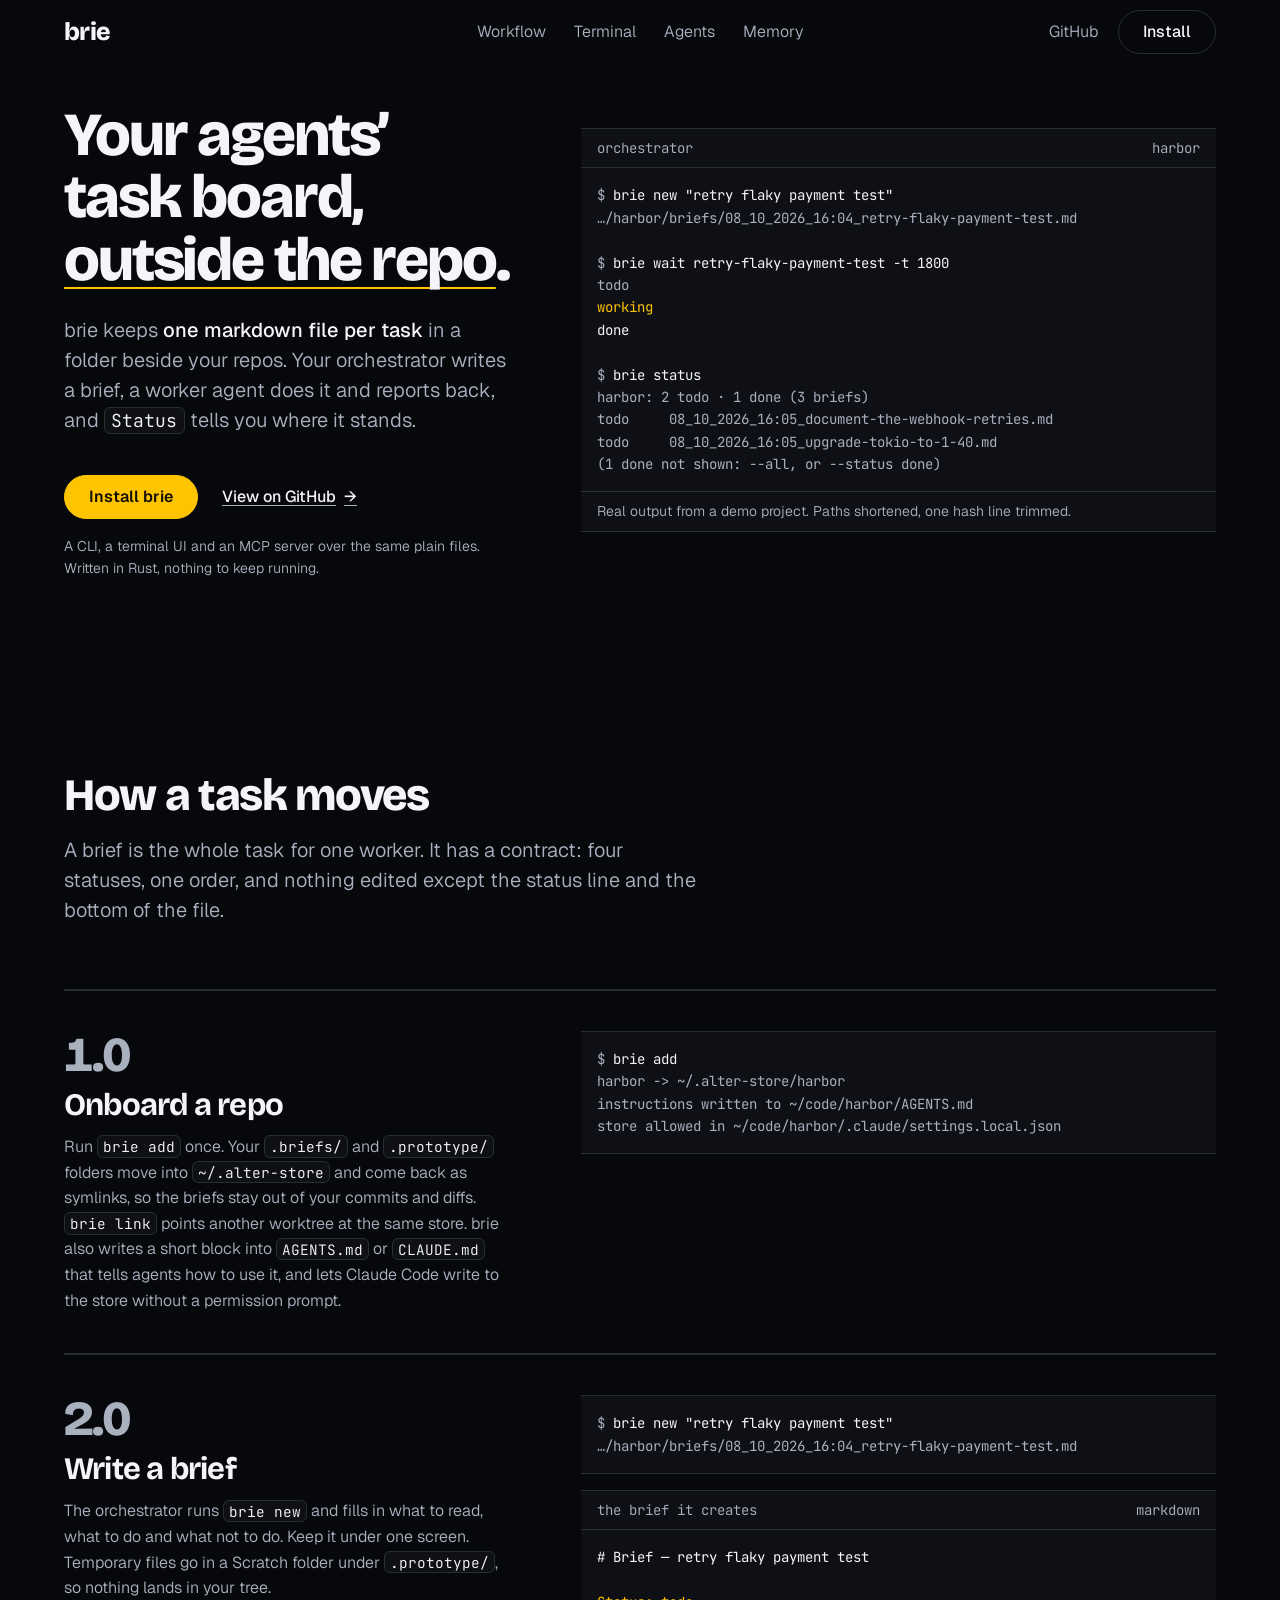
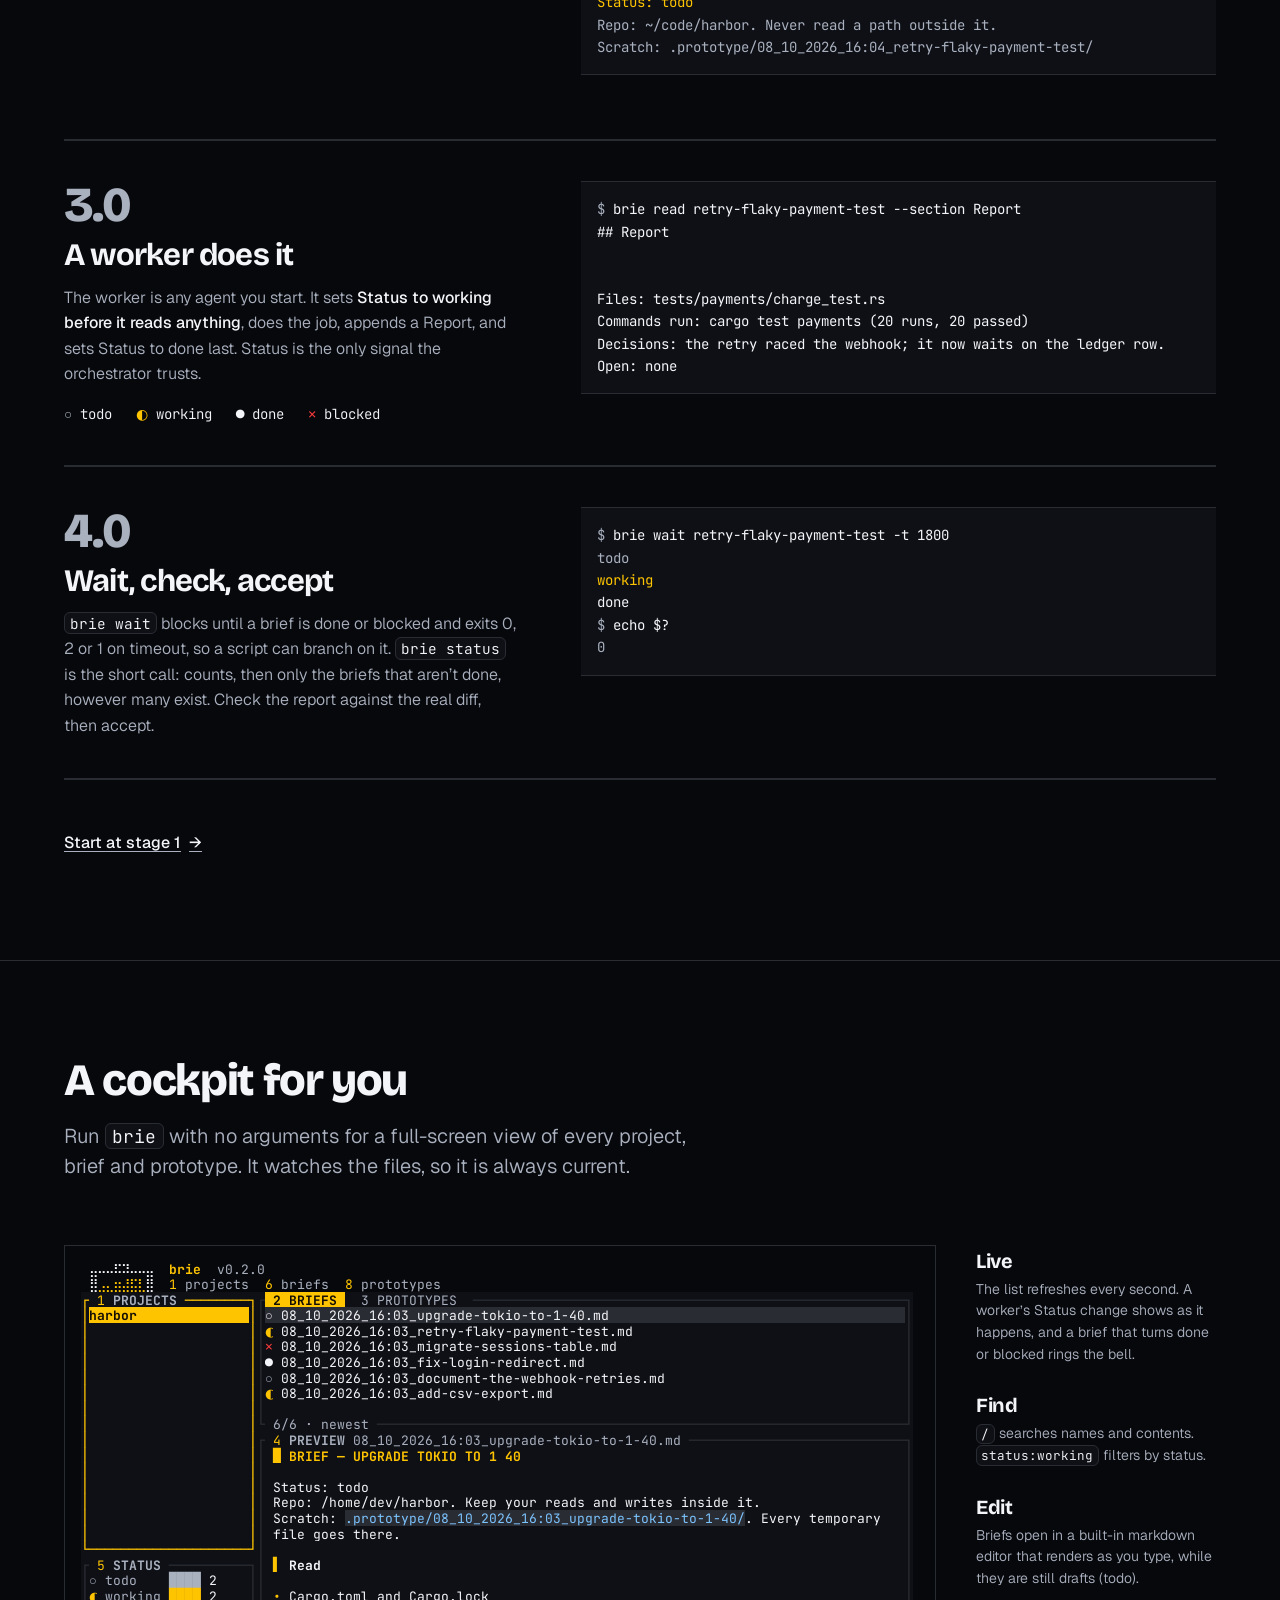
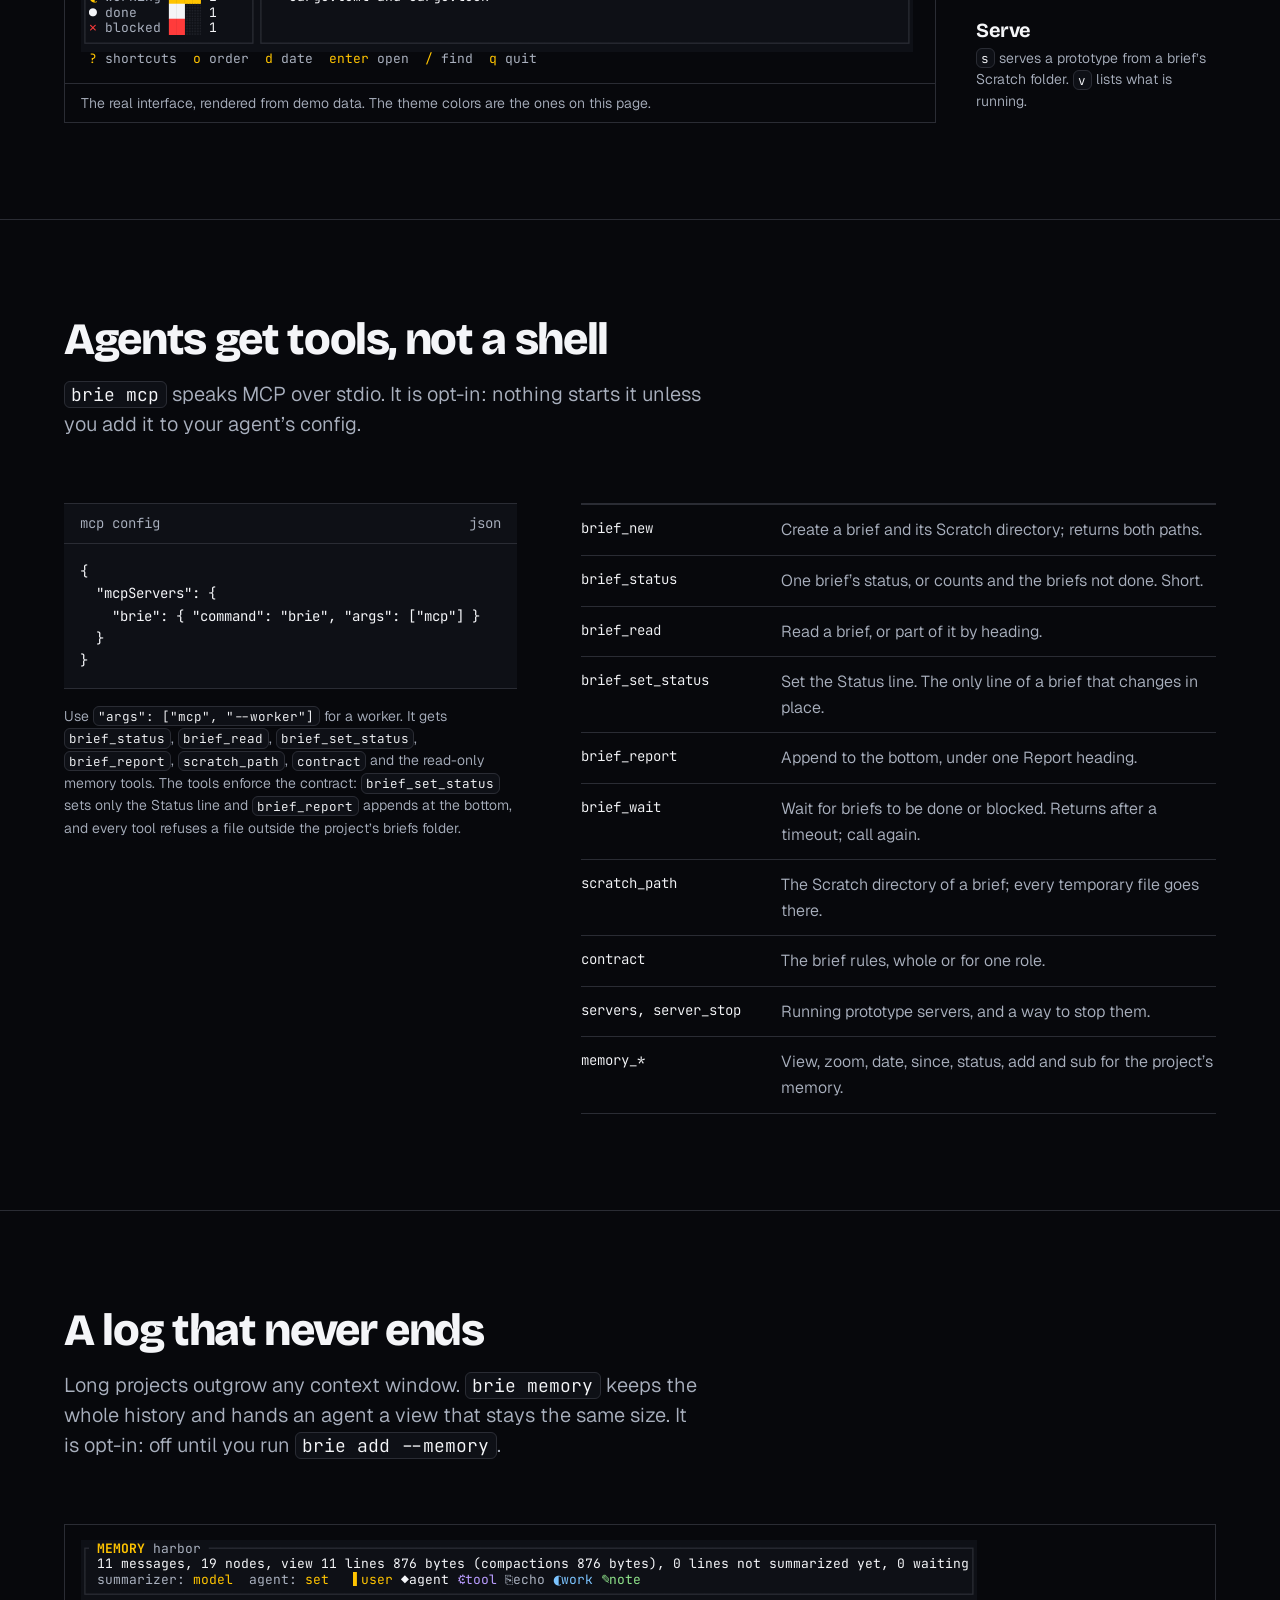
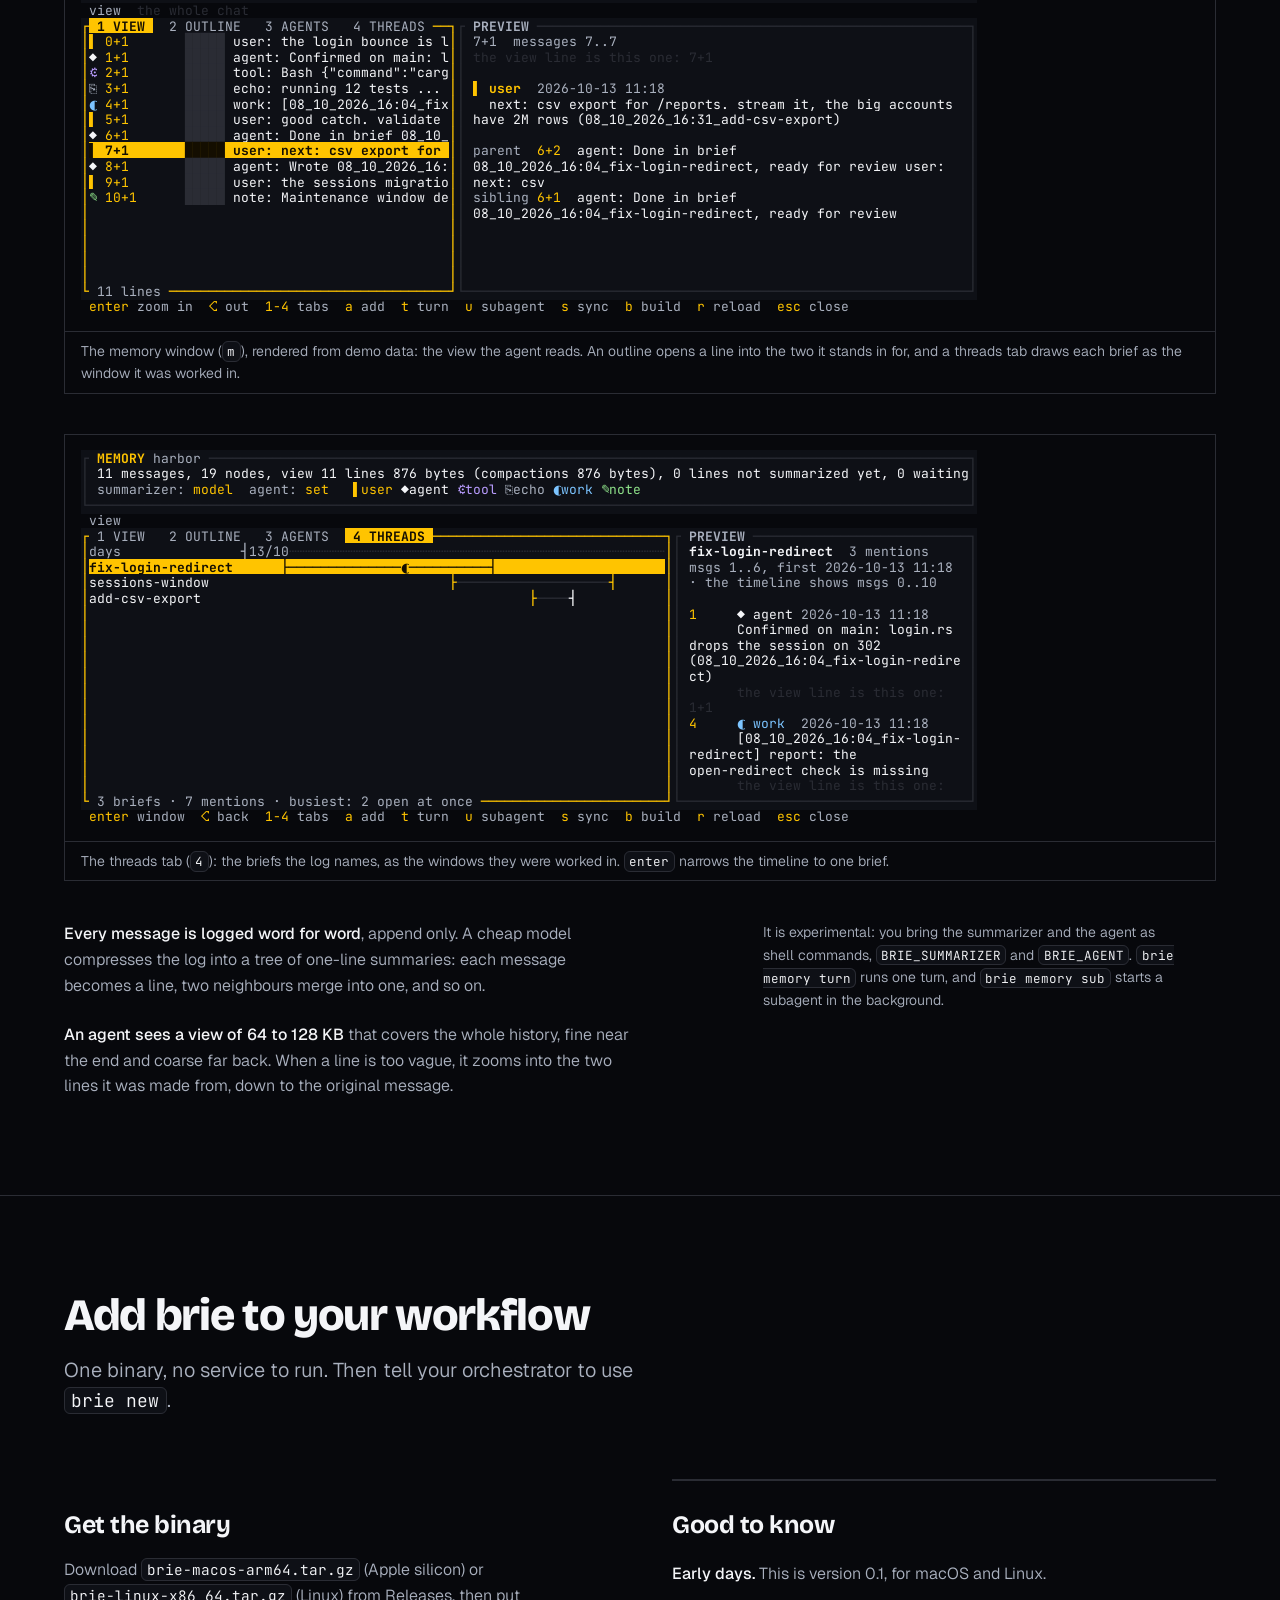
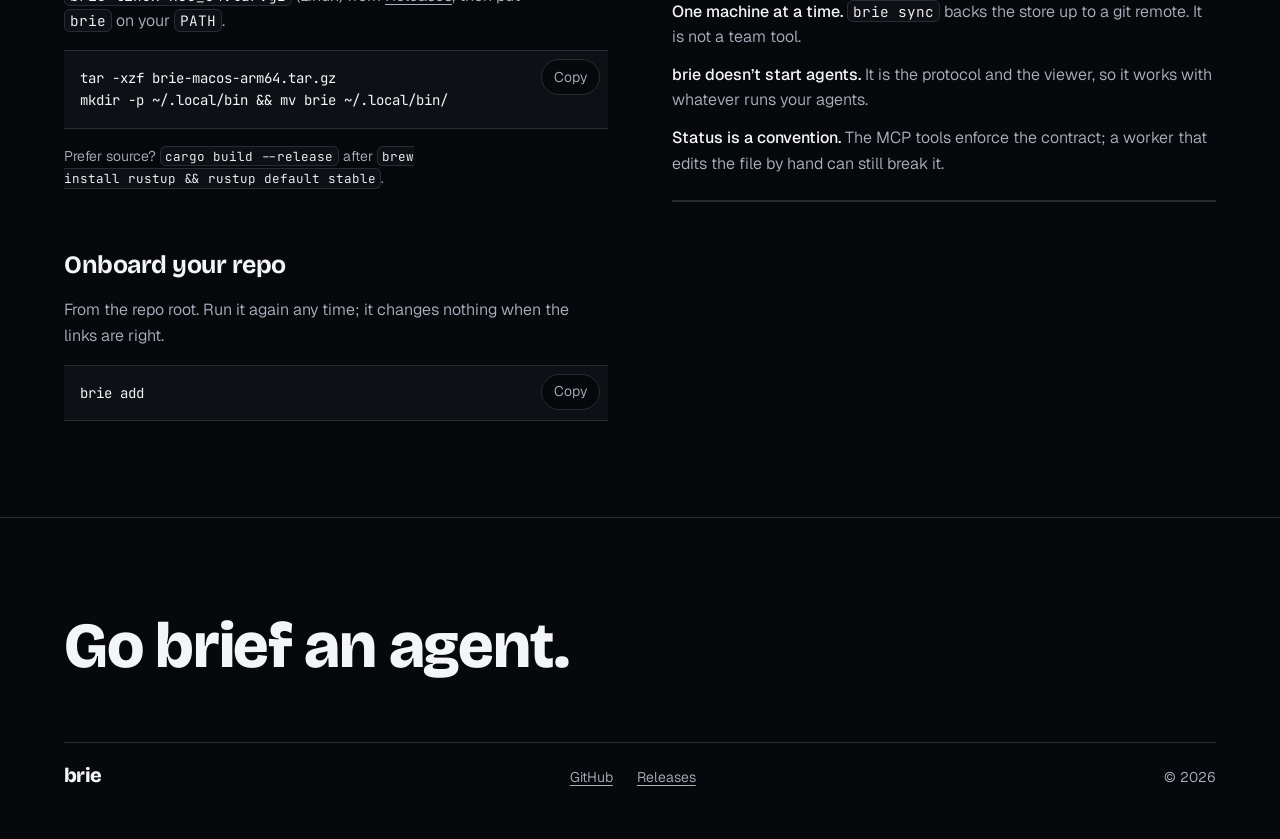
==== commit 973d390a: "brie 0.2.0: find, view, a brief window, an outline of the memory, and the memory's threads Everythin" ====
--- a/docs/index.html
+++ b/docs/index.html
@@ -177,7 +177,7 @@
 
         <div class="terminal__grid">
           <figure class="shot">
-<pre role="img" tabindex="0" aria-label="The brie terminal UI for the harbor project. A list of six briefs with status marks: one blocked, two working, two todo and one done. Below it a preview of the selected brief, and a status panel with counts for each status. A header above shows the version and the project, brief and prototype counts."> <span class="g">⣤</span><span class="g">⠤</span><span class="g">⠤</span><span class="g">⠯</span><span class="g">⠽</span><span class="g">⠤</span><span class="g">⠤</span><span class="g">⣤</span>  <span class="f-accent bold">brie</span><span class="f-muted">  v0.1.0</span>                                                                                 
+<pre role="img" tabindex="0" aria-label="The brie terminal UI for the harbor project. A list of six briefs with status marks: one blocked, two working, two todo and one done. Below it a preview of the selected brief, and a status panel with counts for each status. A header above shows the version and the project, brief and prototype counts."> <span class="g">⣤</span><span class="g">⠤</span><span class="g">⠤</span><span class="g">⠯</span><span class="g">⠽</span><span class="g">⠤</span><span class="g">⠤</span><span class="g">⣤</span>  <span class="f-accent bold">brie</span><span class="f-muted">  v0.2.0</span>                                                                                 
  <span class="g">⣿</span><span class="f-accent"><span class="g">⣠</span><span class="g">⣄</span><span class="g">⣶</span><span class="g">⣼</span><span class="g">⣯</span><span class="g">⣇</span></span><span class="g">⣿</span>  <span class="f-accent">1</span><span class="f-muted"> projects  </span><span class="f-accent">6</span><span class="f-muted"> briefs  </span><span class="f-accent">8</span><span class="f-muted"> prototypes</span>                                                           
 <span class="f-accent b-surface">┌ 1 </span><span class="f-muted b-surface bold">PROJECTS </span><span class="f-accent b-surface">────────┐</span><span class="f-line b-surface">┌</span><span class="f-ink b-accent bold"> 2 BRIEFS </span><span class="f-line b-surface"> </span><span class="f-muted b-surface"> 3 PROTOTYPES </span><span class="f-line b-surface"> ──────────────────────────────────────────────────────┐</span>
 <span class="f-accent b-surface">│</span><span class="f-ink b-accent bold">harbor              </span><span class="f-accent b-surface">│</span><span class="f-line b-surface">│</span><span class="b-line"><span class="g">○</span> 08_10_2026_16:03_upgrade-tokio-to-1-40.md                                     </span><span class="f-line b-surface">│</span>
@@ -192,7 +192,7 @@
 <span class="f-accent b-surface">│</span><span class="b-surface">                    </span><span class="f-accent b-surface">│</span><span class="f-line b-surface">│</span><span class="b-surface"> </span><span class="f-accent b-surface">█ </span><span class="f-accent b-surface bold">BRIEF — UPGRADE TOKIO TO 1 40</span><span class="b-surface">                                                </span><span class="f-line b-surface">│</span>
 <span class="f-accent b-surface">│</span><span class="b-surface">                    </span><span class="f-accent b-surface">│</span><span class="f-line b-surface">│</span><span class="b-surface">                                                                                </span><span class="f-line b-surface">│</span>
 <span class="f-accent b-surface">│</span><span class="b-surface">                    </span><span class="f-accent b-surface">│</span><span class="f-line b-surface">│</span><span class="b-surface"> Status: todo                                                                   </span><span class="f-line b-surface">│</span>
-<span class="f-accent b-surface">│</span><span class="b-surface">                    </span><span class="f-accent b-surface">│</span><span class="f-line b-surface">│</span><span class="b-surface"> Repo: /home/dev/harbor. Never read a path outside it.                          </span><span class="f-line b-surface">│</span>
+<span class="f-accent b-surface">│</span><span class="b-surface">                    </span><span class="f-accent b-surface">│</span><span class="f-line b-surface">│</span><span class="b-surface"> Repo: /home/dev/harbor. Keep your reads and writes inside it.                  </span><span class="f-line b-surface">│</span>
 <span class="f-accent b-surface">│</span><span class="b-surface">                    </span><span class="f-accent b-surface">│</span><span class="f-line b-surface">│</span><span class="b-surface"> Scratch: </span><span class="f-info b-line">.prototype/08_10_2026_16:03_upgrade-tokio-to-1-40/</span><span class="b-surface">. Every temporary   </span><span class="f-line b-surface">│</span>
 <span class="f-accent b-surface">│</span><span class="b-surface">                    </span><span class="f-accent b-surface">│</span><span class="f-line b-surface">│</span><span class="b-surface"> file goes there.                                                               </span><span class="f-line b-surface">│</span>
 <span class="f-accent b-surface">└────────────────────┘</span><span class="f-line b-surface">│</span><span class="b-surface">                                                                                </span><span class="f-line b-surface">│</span>
@@ -273,33 +273,63 @@
 
         <div class="memory__grid">
           <figure class="shot">
-<pre role="img" tabindex="0" aria-label="The brie memory window for the harbor project. A list of eleven messages, each a one-line summary with its kind: user, agent, tool, echo, work and note. A preview pane shows the selected message whole.">
+<pre role="img" tabindex="0" aria-label="The brie memory window for the harbor project, on its view: a list of eleven messages, each a one-line summary with its kind: user, agent, tool, echo, work and note. A preview pane shows the selected message whole. Three more tabs: an outline that opens a line into the two it was made from, the subagents, and the threads.">
 <span class="f-line b-surface">┌</span><span class="f-accent b-surface bold"> MEMORY </span><span class="f-muted b-surface">harbor </span><span class="f-line b-surface">───────────────────────────────────────────────────────────────────────────────────────────────┐</span>
-<span class="f-line b-surface">│</span><span class="f-text b-surface"> 11 messages, 19 nodes, view 11 lines 670 bytes (compactions 670 bytes), 0 lines not summarized yet, 0 waiting</span><span class="f-line b-surface">│</span>
+<span class="f-line b-surface">│</span><span class="f-text b-surface"> 11 messages, 19 nodes, view 11 lines 876 bytes (compactions 876 bytes), 0 lines not summarized yet, 0 waiting</span><span class="f-line b-surface">│</span>
 <span class="f-line b-surface">│</span><span class="f-muted b-surface"> summarizer: </span><span class="f-accent b-surface">model</span><span class="f-muted b-surface">  agent: </span><span class="f-accent b-surface">set</span><span class="f-text b-surface">   </span><span class="f-accent b-surface"><span class="g">▌</span>user</span><span class="f-text b-surface"> <span class="g">◆</span>agent</span><span class="f-violet b-surface"> <span class="g">⚙</span>tool</span><span class="f-muted b-surface"> <span class="g">⎘</span>echo</span><span class="f-info b-surface"> <span class="g">◐</span>work</span><span class="f-ok b-surface"> <span class="g">✎</span>note</span><span class="f-text b-surface">                                         </span><span class="f-line b-surface">│</span>
 <span class="f-line b-surface">└──────────────────────────────────────────────────────────────────────────────────────────────────────────────┘</span>
 <span class="f-muted"> view</span><span class="f-line">  the whole chat</span><span class="f-text">                                                                                           </span>
-<span class="f-accent b-surface">┌</span><span class="f-ink b-accent bold"> 1 VIEW </span><span class="f-accent b-surface"> </span><span class="f-muted b-surface"> 2 AGENTS </span><span class="f-accent b-surface"> ─────────────────────────┐</span><span class="f-line b-surface">┌</span><span class="f-muted b-surface bold"> PREVIEW </span><span class="f-line b-surface">──────────────────────────────────────────────────────┐</span>
+<span class="f-accent b-surface">┌</span><span class="f-ink b-accent bold"> 1 VIEW </span><span class="f-accent b-surface"> </span><span class="f-muted b-surface"> 2 OUTLINE </span><span class="f-accent b-surface"> </span><span class="f-muted b-surface"> 3 AGENTS </span><span class="f-accent b-surface"> </span><span class="f-muted b-surface"> 4 THREADS </span><span class="f-accent b-surface">──┐</span><span class="f-line b-surface">┌</span><span class="f-muted b-surface bold"> PREVIEW </span><span class="f-line b-surface">──────────────────────────────────────────────────────┐</span>
 <span class="f-accent b-surface">│<span class="g">▌</span> 0+1       </span><span class="f-line b-surface">█████ </span><span class="f-text b-surface">user: the login bounce is l</span><span class="f-accent b-surface">│</span><span class="f-line b-surface">│</span><span class="f-text b-surface"> </span><span class="f-muted b-surface">7+1  messages 7..7</span><span class="f-text b-surface">                                            </span><span class="f-line b-surface">│</span>
-<span class="f-accent b-surface">│</span><span class="f-text b-surface"><span class="g">◆</span> </span><span class="f-accent b-surface">1+1       </span><span class="f-line b-surface">█████ </span><span class="f-text b-surface">agent: Confirmed on main: l</span><span class="f-accent b-surface">│</span><span class="f-line b-surface">│</span><span class="f-text b-surface">                                                               </span><span class="f-line b-surface">│</span>
-<span class="f-accent b-surface">│</span><span class="f-violet b-surface"><span class="g">⚙</span> </span><span class="f-accent b-surface">2+1       </span><span class="f-line b-surface">█████ </span><span class="f-text b-surface">tool: Bash {"command":"carg</span><span class="f-accent b-surface">│</span><span class="f-line b-surface">│</span><span class="f-text b-surface"> </span><span class="f-accent b-surface bold"><span class="g">▌</span> user</span><span class="f-muted b-surface">  2026-10-09 16:40</span><span class="f-text b-surface">                                      </span><span class="f-line b-surface">│</span>
-<span class="f-accent b-surface">│</span><span class="f-muted b-surface"><span class="g">⎘</span> </span><span class="f-accent b-surface">3+1       </span><span class="f-line b-surface">█████ </span><span class="f-text b-surface">echo: running 12 tests ... </span><span class="f-accent b-surface">│</span><span class="f-line b-surface">│</span><span class="f-text b-surface">   next: csv export for /reports. stream it, the big accounts  </span><span class="f-line b-surface">│</span>
-<span class="f-accent b-surface">│</span><span class="f-info b-surface"><span class="g">◐</span> </span><span class="f-accent b-surface">4+1       </span><span class="f-line b-surface">█████ </span><span class="f-text b-surface">work: [Scout] report: the o</span><span class="f-accent b-surface">│</span><span class="f-line b-surface">│</span><span class="f-text b-surface"> have 2M rows                                                  </span><span class="f-line b-surface">│</span>
-<span class="f-accent b-surface">│<span class="g">▌</span> 5+1       </span><span class="f-line b-surface">█████ </span><span class="f-text b-surface">user: good catch. validate </span><span class="f-accent b-surface">│</span><span class="f-line b-surface">│</span><span class="f-text b-surface">                                                               </span><span class="f-line b-surface">│</span>
-<span class="f-accent b-surface">│</span><span class="f-text b-surface"><span class="g">◆</span> </span><span class="f-accent b-surface">6+1       </span><span class="f-line b-surface">█████ </span><span class="f-text b-surface">agent: Done in brief fix-lo</span><span class="f-accent b-surface">│</span><span class="f-line b-surface">│</span><span class="f-text b-surface"> </span><span class="f-muted b-surface">parent  </span><span class="f-accent b-surface">6+2  </span><span class="f-text b-surface">agent: Done in brief fix-login-redirect, ready   </span><span class="f-line b-surface">│</span>
-<span class="f-accent b-surface">│</span><span class="f-ink b-accent bold"><span class="g">▌</span> 7+1       █████ user: next: csv export for </span><span class="f-accent b-surface">│</span><span class="f-line b-surface">│</span><span class="f-text b-surface"> for review user: next: csv export for /repo                   </span><span class="f-line b-surface">│</span>
-<span class="f-accent b-surface">│</span><span class="f-text b-surface"><span class="g">◆</span> </span><span class="f-accent b-surface">8+1       </span><span class="f-line b-surface">█████ </span><span class="f-text b-surface">agent: Wrote add-csv-export</span><span class="f-accent b-surface">│</span><span class="f-line b-surface">│</span><span class="f-text b-surface"> </span><span class="f-muted b-surface">sibling </span><span class="f-accent b-surface">6+1  </span><span class="f-text b-surface">agent: Done in brief fix-login-redirect, ready   </span><span class="f-line b-surface">│</span>
-<span class="f-accent b-surface">│<span class="g">▌</span> 9+1       </span><span class="f-line b-surface">█████ </span><span class="f-text b-surface">user: the sessions migratio</span><span class="f-accent b-surface">│</span><span class="f-line b-surface">│</span><span class="f-text b-surface"> for review                                                    </span><span class="f-line b-surface">│</span>
-<span class="f-accent b-surface">│</span><span class="f-ok b-surface"><span class="g">✎</span> </span><span class="f-accent b-surface">10+1      </span><span class="f-line b-surface">█████ </span><span class="f-text b-surface">note: Maintenance window de</span><span class="f-accent b-surface">│</span><span class="f-line b-surface">│</span><span class="f-text b-surface">                                                               </span><span class="f-line b-surface">│</span>
-<span class="f-accent b-surface">│</span><span class="f-text b-surface">                                             </span><span class="f-accent b-surface">│</span><span class="f-line b-surface">│</span><span class="f-text b-surface">                                                               </span><span class="f-line b-surface">│</span>
+<span class="f-accent b-surface">│</span><span class="f-text b-surface"><span class="g">◆</span> </span><span class="f-accent b-surface">1+1       </span><span class="f-line b-surface">█████ </span><span class="f-text b-surface">agent: Confirmed on main: l</span><span class="f-accent b-surface">│</span><span class="f-line b-surface">│</span><span class="f-text b-surface"> </span><span class="f-line b-surface">the view line is this one: 7+1</span><span class="f-text b-surface">                                </span><span class="f-line b-surface">│</span>
+<span class="f-accent b-surface">│</span><span class="f-violet b-surface"><span class="g">⚙</span> </span><span class="f-accent b-surface">2+1       </span><span class="f-line b-surface">█████ </span><span class="f-text b-surface">tool: Bash {"command":"carg</span><span class="f-accent b-surface">│</span><span class="f-line b-surface">│</span><span class="f-text b-surface">                                                               </span><span class="f-line b-surface">│</span>
+<span class="f-accent b-surface">│</span><span class="f-muted b-surface"><span class="g">⎘</span> </span><span class="f-accent b-surface">3+1       </span><span class="f-line b-surface">█████ </span><span class="f-text b-surface">echo: running 12 tests ... </span><span class="f-accent b-surface">│</span><span class="f-line b-surface">│</span><span class="f-text b-surface"> </span><span class="f-accent b-surface bold"><span class="g">▌</span> user</span><span class="f-muted b-surface">  2026-10-13 11:18</span><span class="f-text b-surface">                                      </span><span class="f-line b-surface">│</span>
+<span class="f-accent b-surface">│</span><span class="f-info b-surface"><span class="g">◐</span> </span><span class="f-accent b-surface">4+1       </span><span class="f-line b-surface">█████ </span><span class="f-text b-surface">work: [08_10_2026_16:04_fix</span><span class="f-accent b-surface">│</span><span class="f-line b-surface">│</span><span class="f-text b-surface">   next: csv export for /reports. stream it, the big accounts  </span><span class="f-line b-surface">│</span>
+<span class="f-accent b-surface">│<span class="g">▌</span> 5+1       </span><span class="f-line b-surface">█████ </span><span class="f-text b-surface">user: good catch. validate </span><span class="f-accent b-surface">│</span><span class="f-line b-surface">│</span><span class="f-text b-surface"> have 2M rows (08_10_2026_16:31_add-csv-export)                </span><span class="f-line b-surface">│</span>
+<span class="f-accent b-surface">│</span><span class="f-text b-surface"><span class="g">◆</span> </span><span class="f-accent b-surface">6+1       </span><span class="f-line b-surface">█████ </span><span class="f-text b-surface">agent: Done in brief 08_10_</span><span class="f-accent b-surface">│</span><span class="f-line b-surface">│</span><span class="f-text b-surface">                                                               </span><span class="f-line b-surface">│</span>
+<span class="f-accent b-surface">│</span><span class="f-ink b-accent bold"><span class="g">▌</span> 7+1       █████ user: next: csv export for </span><span class="f-accent b-surface">│</span><span class="f-line b-surface">│</span><span class="f-text b-surface"> </span><span class="f-muted b-surface">parent  </span><span class="f-accent b-surface">6+2  </span><span class="f-text b-surface">agent: Done in brief                             </span><span class="f-line b-surface">│</span>
+<span class="f-accent b-surface">│</span><span class="f-text b-surface"><span class="g">◆</span> </span><span class="f-accent b-surface">8+1       </span><span class="f-line b-surface">█████ </span><span class="f-text b-surface">agent: Wrote 08_10_2026_16:</span><span class="f-accent b-surface">│</span><span class="f-line b-surface">│</span><span class="f-text b-surface"> 08_10_2026_16:04_fix-login-redirect, ready for review user:   </span><span class="f-line b-surface">│</span>
+<span class="f-accent b-surface">│<span class="g">▌</span> 9+1       </span><span class="f-line b-surface">█████ </span><span class="f-text b-surface">user: the sessions migratio</span><span class="f-accent b-surface">│</span><span class="f-line b-surface">│</span><span class="f-text b-surface"> next: csv                                                     </span><span class="f-line b-surface">│</span>
+<span class="f-accent b-surface">│</span><span class="f-ok b-surface"><span class="g">✎</span> </span><span class="f-accent b-surface">10+1      </span><span class="f-line b-surface">█████ </span><span class="f-text b-surface">note: Maintenance window de</span><span class="f-accent b-surface">│</span><span class="f-line b-surface">│</span><span class="f-text b-surface"> </span><span class="f-muted b-surface">sibling </span><span class="f-accent b-surface">6+1  </span><span class="f-text b-surface">agent: Done in brief                             </span><span class="f-line b-surface">│</span>
+<span class="f-accent b-surface">│</span><span class="f-text b-surface">                                             </span><span class="f-accent b-surface">│</span><span class="f-line b-surface">│</span><span class="f-text b-surface"> 08_10_2026_16:04_fix-login-redirect, ready for review         </span><span class="f-line b-surface">│</span>
 <span class="f-accent b-surface">│</span><span class="f-text b-surface">                                             </span><span class="f-accent b-surface">│</span><span class="f-line b-surface">│</span><span class="f-text b-surface">                                                               </span><span class="f-line b-surface">│</span>
 <span class="f-accent b-surface">│</span><span class="f-text b-surface">                                             </span><span class="f-accent b-surface">│</span><span class="f-line b-surface">│</span><span class="f-text b-surface">                                                               </span><span class="f-line b-surface">│</span>
 <span class="f-accent b-surface">│</span><span class="f-text b-surface">                                             </span><span class="f-accent b-surface">│</span><span class="f-line b-surface">│</span><span class="f-text b-surface">                                                               </span><span class="f-line b-surface">│</span>
 <span class="f-accent b-surface">│</span><span class="f-text b-surface">                                             </span><span class="f-accent b-surface">│</span><span class="f-line b-surface">│</span><span class="f-text b-surface">                                                               </span><span class="f-line b-surface">│</span>
 <span class="f-accent b-surface">└</span><span class="f-muted b-surface"> 11 lines </span><span class="f-accent b-surface">───────────────────────────────────┘</span><span class="f-line b-surface">└───────────────────────────────────────────────────────────────┘</span>
-<span class="f-text"> </span><span class="f-accent">enter</span><span class="f-muted"> zoom in  </span><span class="f-accent"><span class="g">⌫</span></span><span class="f-muted"> out  </span><span class="f-accent">1 2 tab</span><span class="f-muted"> view/agents  </span><span class="f-accent">a</span><span class="f-muted"> add  </span><span class="f-accent">t</span><span class="f-muted"> turn  </span><span class="f-accent">u</span><span class="f-muted"> subagent  </span><span class="f-accent">s</span><span class="f-muted"> sync  </span><span class="f-accent">b</span><span class="f-muted"> build  </span><span class="f-accent">r</span><span class="f-muted"> reload  </span><span class="f-accent">esc</span><span class="f-muted"> close  </span><span class="f-text">   </span>
+<span class="f-text"> </span><span class="f-accent">enter</span><span class="f-muted"> zoom in  </span><span class="f-accent"><span class="g">⌫</span></span><span class="f-muted"> out  </span><span class="f-accent">1-4</span><span class="f-muted"> tabs  </span><span class="f-accent">a</span><span class="f-muted"> add  </span><span class="f-accent">t</span><span class="f-muted"> turn  </span><span class="f-accent">u</span><span class="f-muted"> subagent  </span><span class="f-accent">s</span><span class="f-muted"> sync  </span><span class="f-accent">b</span><span class="f-muted"> build  </span><span class="f-accent">r</span><span class="f-muted"> reload  </span><span class="f-accent">esc</span><span class="f-muted"> close  </span><span class="f-text">              </span>
 </pre>
-            <figcaption>The memory window (<kbd>m</kbd>), rendered from demo data. Zoom into any line, add a message, run a turn.</figcaption>
+            <figcaption>The memory window (<kbd>m</kbd>), rendered from demo data: the view the agent reads. An outline opens a line into the two it stands in for, and a threads tab draws each brief as the window it was worked in.</figcaption>
+          </figure>
+
+          <figure class="shot">
+<pre role="img" tabindex="0" aria-label="The same memory window on its threads tab: three briefs of the harbor project drawn as lanes on a timeline, each from its first mention to its last, with a tick for every mention between the ends. The preview lists the selected brief's messages, each with the view line the log kept over it.">
+<span class="f-line b-surface">┌</span><span class="f-accent b-surface bold"> MEMORY </span><span class="f-muted b-surface">harbor </span><span class="f-line b-surface">───────────────────────────────────────────────────────────────────────────────────────────────┐</span>
+<span class="f-line b-surface">│</span><span class="f-text b-surface"> 11 messages, 19 nodes, view 11 lines 876 bytes (compactions 876 bytes), 0 lines not summarized yet, 0 waiting</span><span class="f-line b-surface">│</span>
+<span class="f-line b-surface">│</span><span class="f-muted b-surface"> summarizer: </span><span class="f-accent b-surface">model</span><span class="f-muted b-surface">  agent: </span><span class="f-accent b-surface">set</span><span class="f-text b-surface">   </span><span class="f-accent b-surface"><span class="g">▌</span>user</span><span class="f-text b-surface"> <span class="g">◆</span>agent</span><span class="f-violet b-surface"> <span class="g">⚙</span>tool</span><span class="f-muted b-surface"> <span class="g">⎘</span>echo</span><span class="f-info b-surface"> <span class="g">◐</span>work</span><span class="f-ok b-surface"> <span class="g">✎</span>note</span><span class="f-text b-surface">                                         </span><span class="f-line b-surface">│</span>
+<span class="f-line b-surface">└──────────────────────────────────────────────────────────────────────────────────────────────────────────────┘</span>
+<span class="f-muted"> view</span><span class="f-text">                                                                                                           </span>
+<span class="f-accent b-surface">┌</span><span class="f-muted b-surface"> 1 VIEW </span><span class="f-accent b-surface"> </span><span class="f-muted b-surface"> 2 OUTLINE </span><span class="f-accent b-surface"> </span><span class="f-muted b-surface"> 3 AGENTS </span><span class="f-accent b-surface"> </span><span class="f-ink b-accent bold"> 4 THREADS </span><span class="f-accent b-surface">─────────────────────────────┐</span><span class="f-line b-surface">┌</span><span class="f-muted b-surface bold"> PREVIEW </span><span class="f-line b-surface">───────────────────────────┐</span>
+<span class="f-accent b-surface">│</span><span class="f-muted b-surface">days               ┤13/10</span><span class="f-line b-surface">┄┄┄┄┄┄┄┄┄┄┄┄┄┄┄┄┄┄┄┄┄┄┄┄┄┄┄┄┄┄┄┄┄┄┄┄┄┄┄┄┄┄┄┄┄┄┄</span><span class="f-accent b-surface">│</span><span class="f-line b-surface">│</span><span class="f-text b-surface"> </span><span class="f-text b-surface bold">fix-login-redirect</span><span class="f-muted b-surface">  3 mentions</span><span class="f-text b-surface">     </span><span class="f-line b-surface">│</span>
+<span class="f-accent b-surface">│</span><span class="f-ink b-accent bold">fix-login-redirect      ├──────────────<span class="g">◐</span>──────────┤                     </span><span class="f-accent b-surface">│</span><span class="f-line b-surface">│</span><span class="f-text b-surface"> </span><span class="f-muted b-surface">msgs 1..6, first 2026-10-13 11:18</span><span class="f-text b-surface">  </span><span class="f-line b-surface">│</span>
+<span class="f-accent b-surface">│</span><span class="f-text b-surface">sessions-window                              </span><span class="f-accent b-surface">├</span><span class="f-line b-surface">───────────────────</span><span class="f-accent b-surface">┤</span><span class="f-text b-surface">      </span><span class="f-accent b-surface">│</span><span class="f-line b-surface">│</span><span class="f-text b-surface"> </span><span class="f-muted b-surface">· the timeline shows msgs 0..10</span><span class="f-text b-surface">    </span><span class="f-line b-surface">│</span>
+<span class="f-accent b-surface">│</span><span class="f-text b-surface">add-csv-export                                         </span><span class="f-accent b-surface">├</span><span class="f-line b-surface">────</span><span class="f-text b-surface">┤           </span><span class="f-accent b-surface">│</span><span class="f-line b-surface">│</span><span class="f-text b-surface">                                    </span><span class="f-line b-surface">│</span>
+<span class="f-accent b-surface">│</span><span class="f-text b-surface">                                                                        </span><span class="f-accent b-surface">│</span><span class="f-line b-surface">│</span><span class="f-text b-surface"> </span><span class="f-accent b-surface">1     </span><span class="f-text b-surface"><span class="g">◆</span> agent</span><span class="f-muted b-surface"> 2026-10-13 11:18</span><span class="f-text b-surface">     </span><span class="f-line b-surface">│</span>
+<span class="f-accent b-surface">│</span><span class="f-text b-surface">                                                                        </span><span class="f-accent b-surface">│</span><span class="f-line b-surface">│</span><span class="f-text b-surface">       Confirmed on main: login.rs  </span><span class="f-line b-surface">│</span>
+<span class="f-accent b-surface">│</span><span class="f-text b-surface">                                                                        </span><span class="f-accent b-surface">│</span><span class="f-line b-surface">│</span><span class="f-text b-surface"> drops the session on 302           </span><span class="f-line b-surface">│</span>
+<span class="f-accent b-surface">│</span><span class="f-text b-surface">                                                                        </span><span class="f-accent b-surface">│</span><span class="f-line b-surface">│</span><span class="f-text b-surface"> (08_10_2026_16:04_fix-login-redire </span><span class="f-line b-surface">│</span>
+<span class="f-accent b-surface">│</span><span class="f-text b-surface">                                                                        </span><span class="f-accent b-surface">│</span><span class="f-line b-surface">│</span><span class="f-text b-surface"> ct)                                </span><span class="f-line b-surface">│</span>
+<span class="f-accent b-surface">│</span><span class="f-text b-surface">                                                                        </span><span class="f-accent b-surface">│</span><span class="f-line b-surface">│</span><span class="f-text b-surface"> </span><span class="f-line b-surface">      the view line is this one:</span><span class="f-text b-surface">   </span><span class="f-line b-surface">│</span>
+<span class="f-accent b-surface">│</span><span class="f-text b-surface">                                                                        </span><span class="f-accent b-surface">│</span><span class="f-line b-surface">│</span><span class="f-text b-surface"> </span><span class="f-line b-surface">1+1</span><span class="f-text b-surface">                                </span><span class="f-line b-surface">│</span>
+<span class="f-accent b-surface">│</span><span class="f-text b-surface">                                                                        </span><span class="f-accent b-surface">│</span><span class="f-line b-surface">│</span><span class="f-text b-surface"> </span><span class="f-accent b-surface">4     </span><span class="f-info b-surface"><span class="g">◐</span> work </span><span class="f-muted b-surface"> 2026-10-13 11:18</span><span class="f-text b-surface">     </span><span class="f-line b-surface">│</span>
+<span class="f-accent b-surface">│</span><span class="f-text b-surface">                                                                        </span><span class="f-accent b-surface">│</span><span class="f-line b-surface">│</span><span class="f-text b-surface">       [08_10_2026_16:04_fix-login- </span><span class="f-line b-surface">│</span>
+<span class="f-accent b-surface">│</span><span class="f-text b-surface">                                                                        </span><span class="f-accent b-surface">│</span><span class="f-line b-surface">│</span><span class="f-text b-surface"> redirect] report: the              </span><span class="f-line b-surface">│</span>
+<span class="f-accent b-surface">│</span><span class="f-text b-surface">                                                                        </span><span class="f-accent b-surface">│</span><span class="f-line b-surface">│</span><span class="f-text b-surface"> open-redirect check is missing     </span><span class="f-line b-surface">│</span>
+<span class="f-accent b-surface">│</span><span class="f-text b-surface">                                                                        </span><span class="f-accent b-surface">│</span><span class="f-line b-surface">│</span><span class="f-text b-surface"> </span><span class="f-line b-surface">      the view line is this one:</span><span class="f-text b-surface">   </span><span class="f-line b-surface">│</span>
+<span class="f-accent b-surface">└</span><span class="f-muted b-surface"> 3 briefs · 7 mentions · busiest: 2 open at once </span><span class="f-accent b-surface">───────────────────────┘</span><span class="f-line b-surface">└────────────────────────────────────┘</span>
+<span class="f-text"> </span><span class="f-accent">enter</span><span class="f-muted"> window  </span><span class="f-accent"><span class="g">⌫</span></span><span class="f-muted"> back  </span><span class="f-accent">1-4</span><span class="f-muted"> tabs  </span><span class="f-accent">a</span><span class="f-muted"> add  </span><span class="f-accent">t</span><span class="f-muted"> turn  </span><span class="f-accent">u</span><span class="f-muted"> subagent  </span><span class="f-accent">s</span><span class="f-muted"> sync  </span><span class="f-accent">b</span><span class="f-muted"> build  </span><span class="f-accent">r</span><span class="f-muted"> reload  </span><span class="f-accent">esc</span><span class="f-muted"> close  </span><span class="f-text">              </span>
+</pre>
+            <figcaption>The threads tab (<kbd>4</kbd>): the briefs the log names, as the windows they were worked in. <kbd>enter</kbd> narrows the timeline to one brief.</figcaption>
           </figure>
 
           <div class="memory__how">
